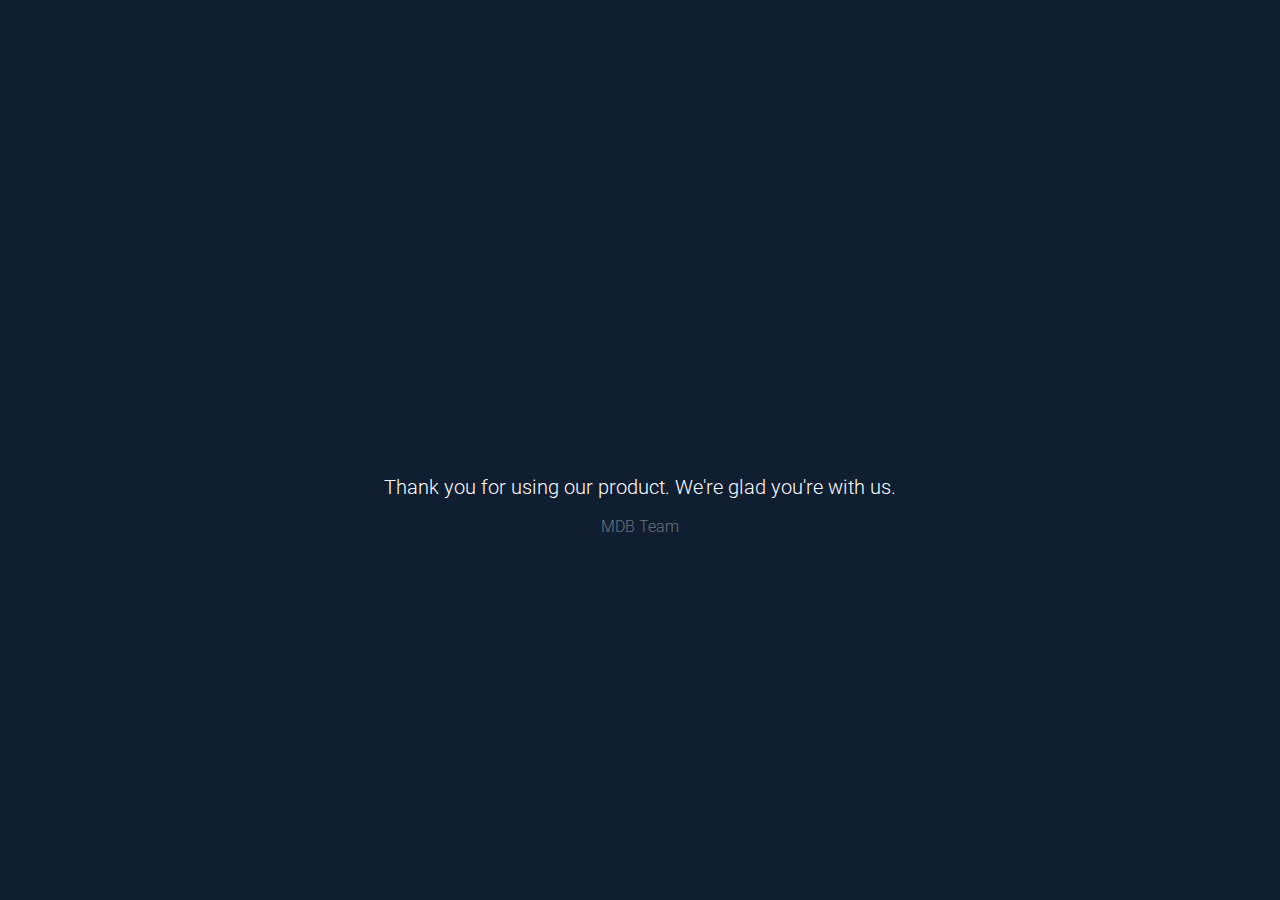
==== index.html @ f0849d31 "Portfolio" ====
<!DOCTYPE html>
<html lang="en">
<head>
  <meta charset="UTF-8">
  <meta name="viewport" content="width=device-width, initial-scale=1, shrink-to-fit=no">
  <meta http-equiv="x-ua-compatible" content="ie=edge">
  <title>Material Design for Bootstrap</title>
  <!-- MDB icon -->
  <link rel="icon" href="img/mdb-favicon.ico" type="image/x-icon">
  <!-- Font Awesome -->
  <link rel="stylesheet" href="https://use.fontawesome.com/releases/v5.11.2/css/all.css">
  <!-- Google Fonts Roboto -->
  <link rel="stylesheet" href="https://fonts.googleapis.com/css?family=Roboto:300,400,500,700&display=swap">
  <!-- Bootstrap core CSS -->
  <link rel="stylesheet" href="css/bootstrap.min.css">
  <!-- Material Design Bootstrap -->
  <link rel="stylesheet" href="css/mdb.min.css">
  <!-- Your custom styles (optional) -->
  <link rel="stylesheet" href="css/style.css">
</head>
<body>

  <!-- Start your project here-->  
  <div style="height: 100vh">
    <div class="flex-center flex-column">
      <h1 class="text-hide animated fadeIn mb-4" style="background-image: url('https://mdbootstrap.com/img/logo/mdb-transparent-250px.png'); width: 250px; height: 90px;">MDBootstrap</h1>
      <h5 class="animated fadeIn mb-3">Thank you for using our product. We're glad you're with us.</h5>
      <p class="animated fadeIn text-muted">MDB Team</p>
    </div>
  </div>
  <!-- End your project here-->

  <!-- jQuery -->
  <script type="text/javascript" src="js/jquery.min.js"></script>
  <!-- Bootstrap tooltips -->
  <script type="text/javascript" src="js/popper.min.js"></script>
  <!-- Bootstrap core JavaScript -->
  <script type="text/javascript" src="js/bootstrap.min.js"></script>
  <!-- MDB core JavaScript -->
  <script type="text/javascript" src="js/mdb.min.js"></script>
  <!-- Your custom scripts (optional) -->
  <script type="text/javascript"></script>

</body>
</html>
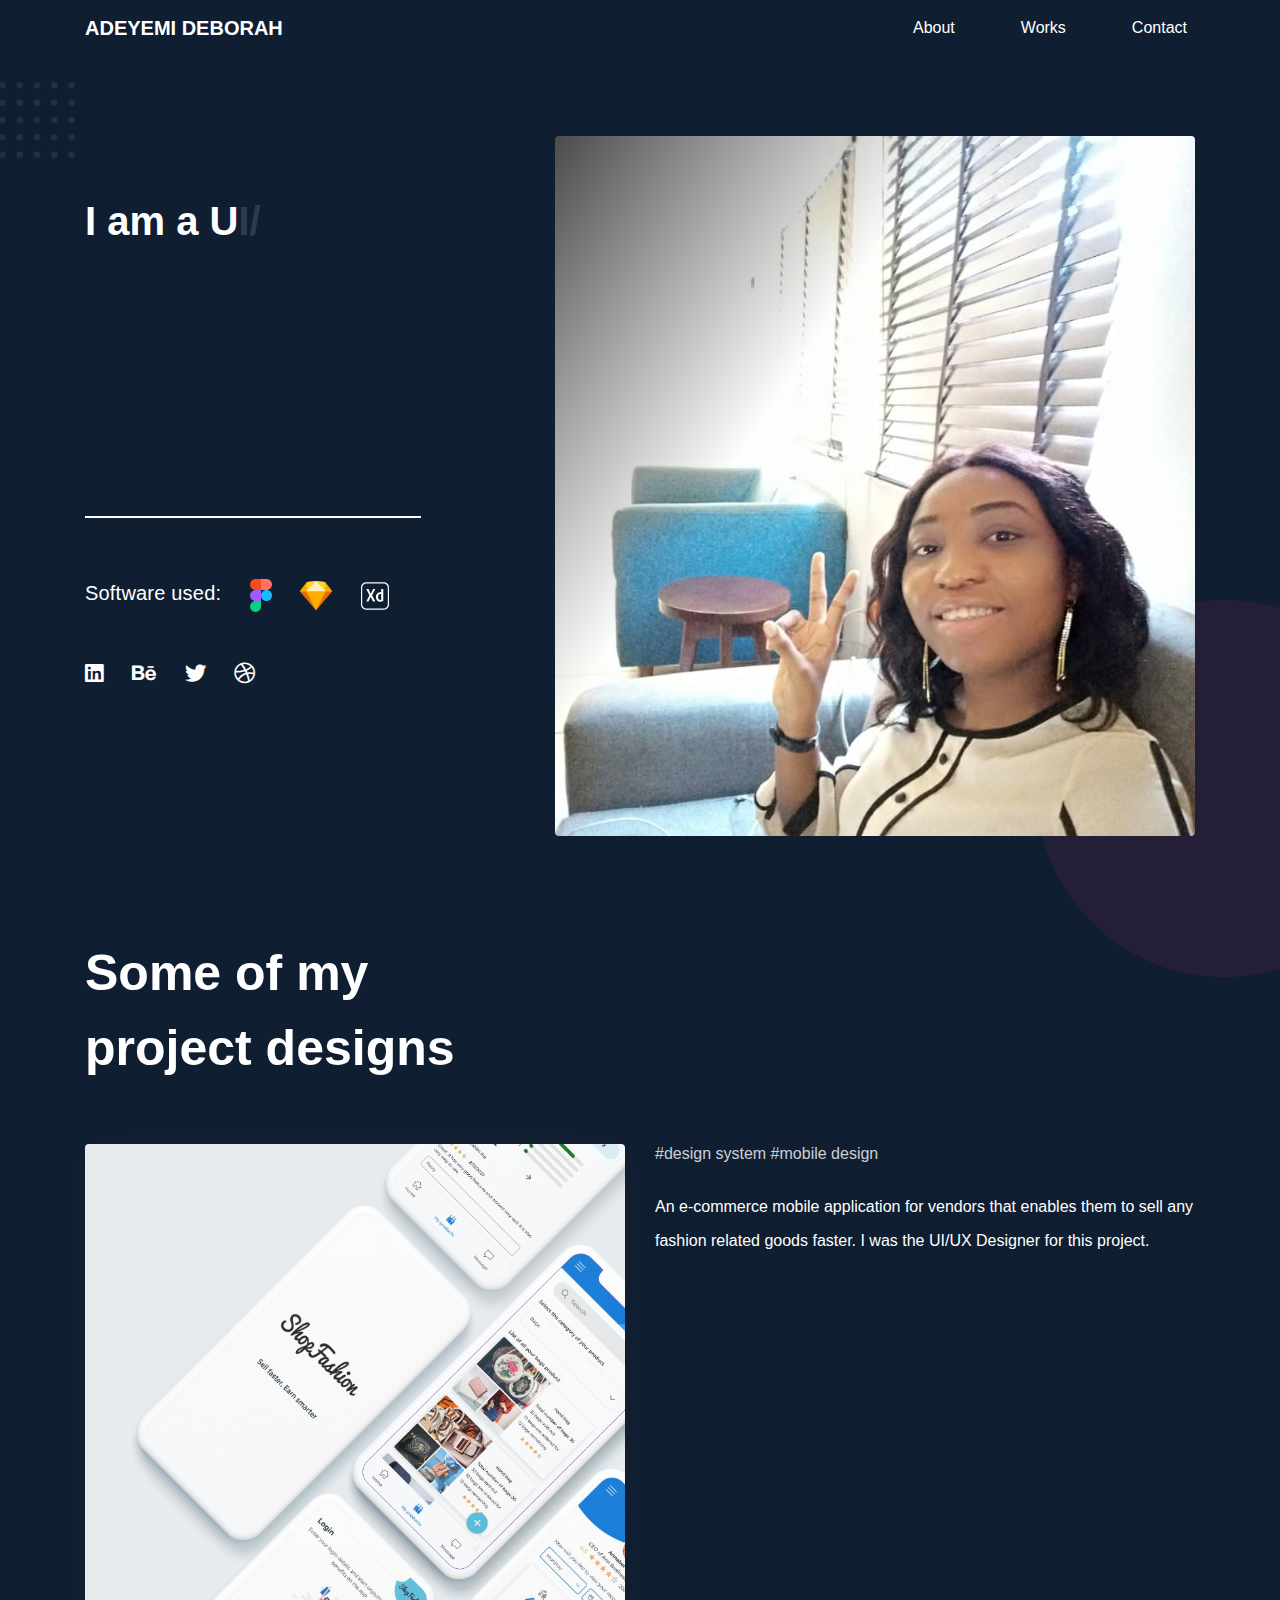
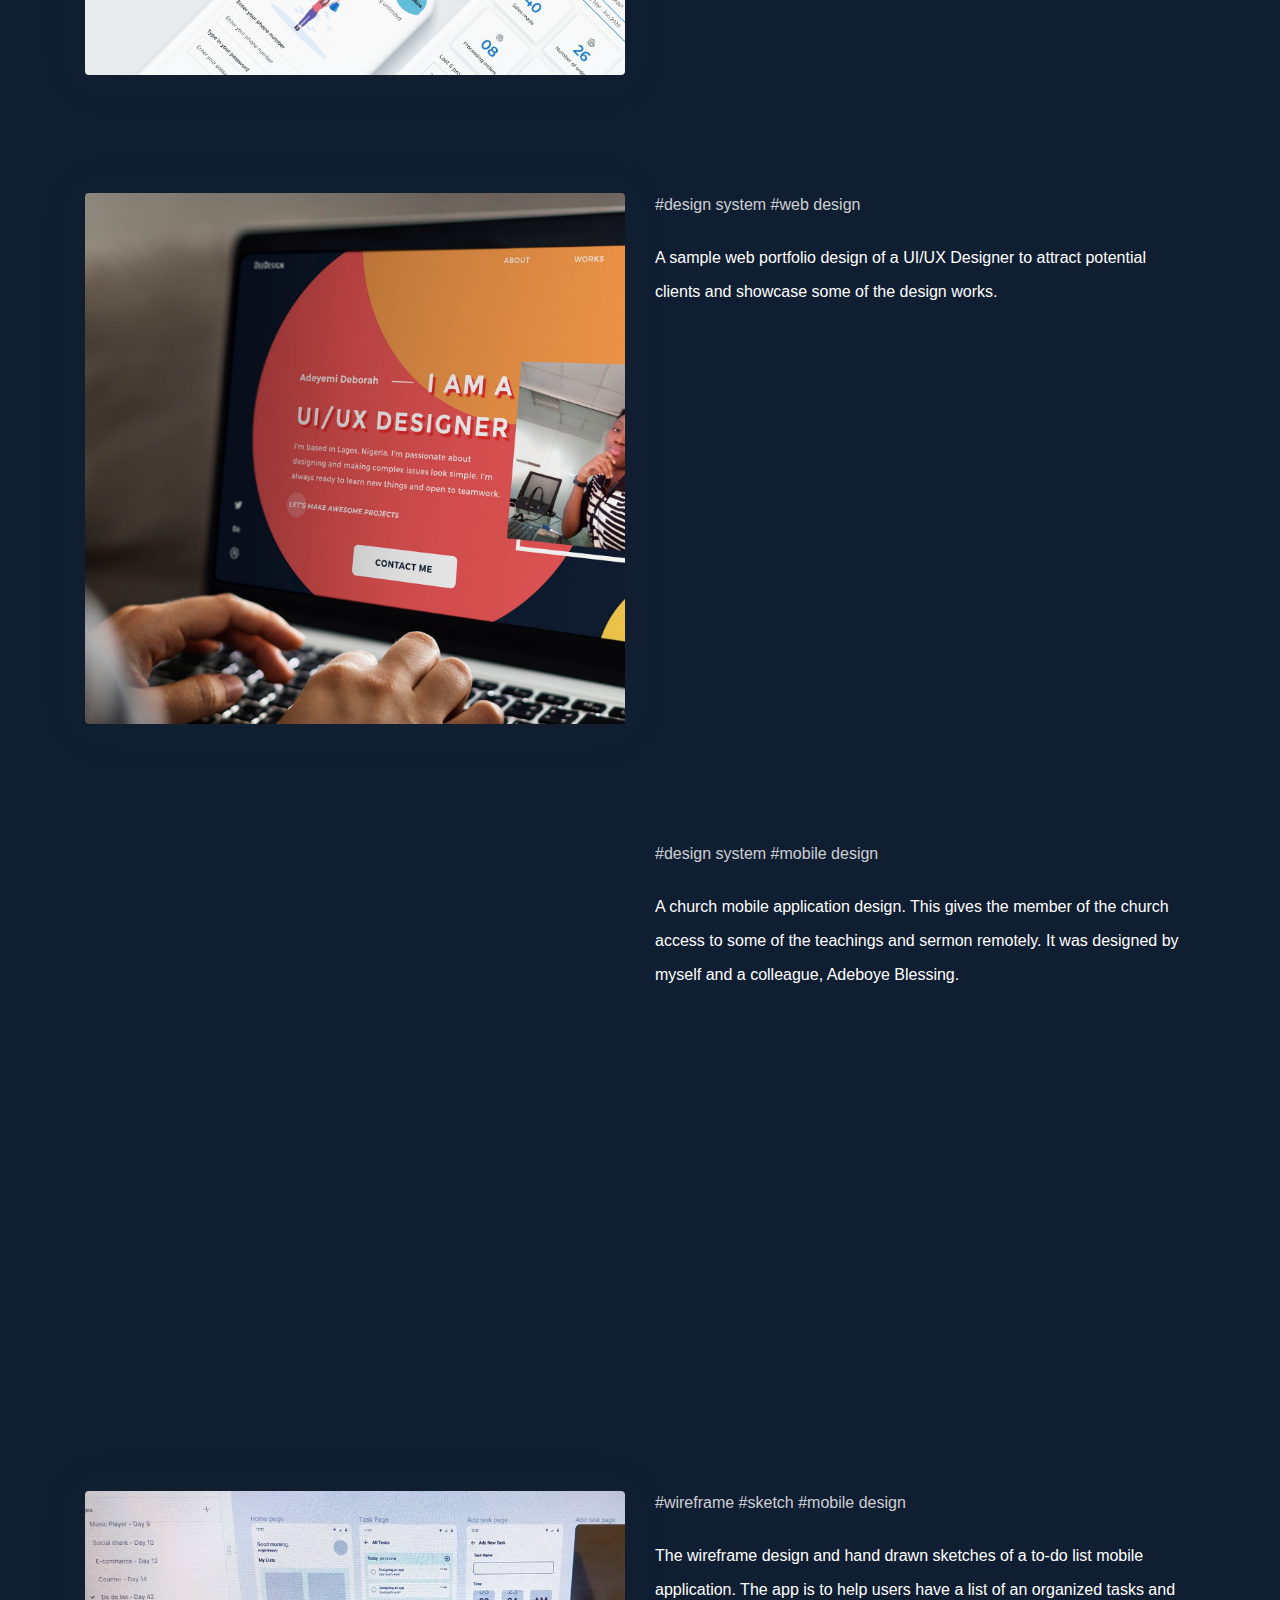
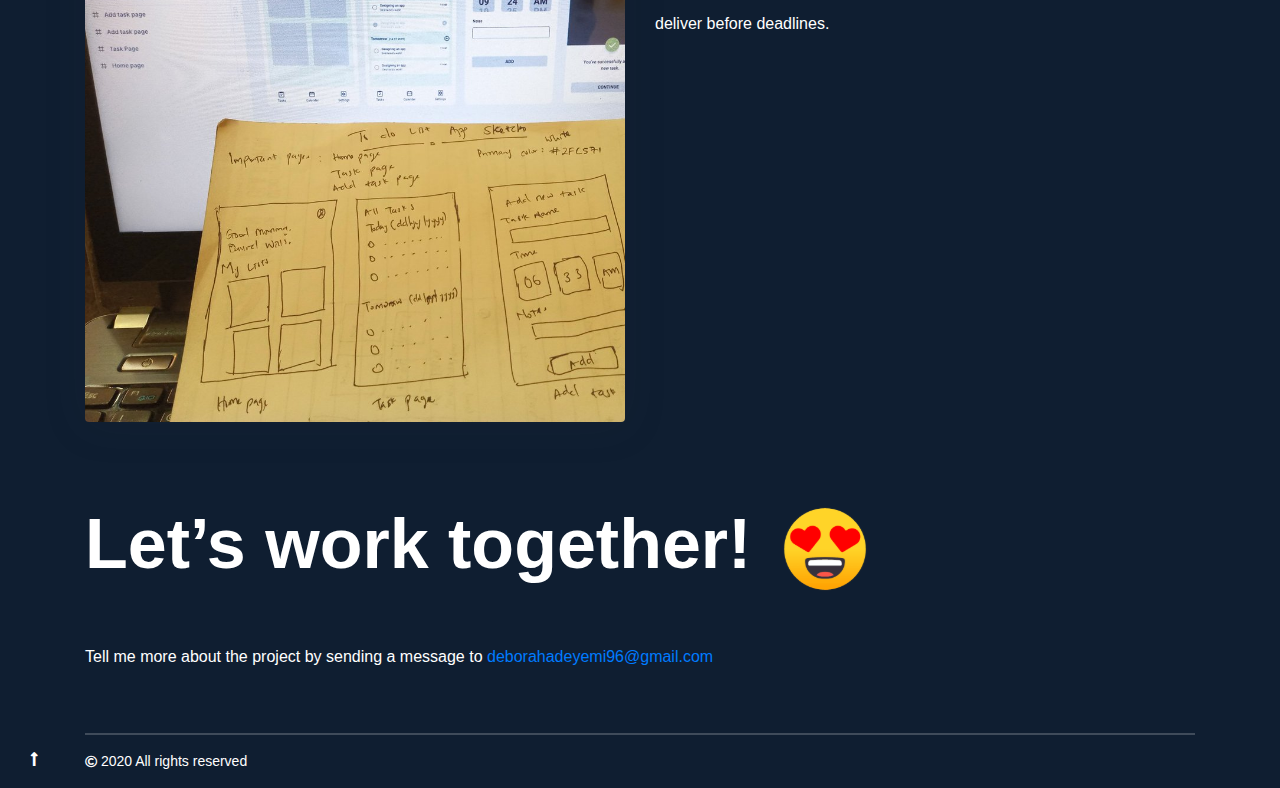
==== commit 6abafac8: "Change ext file ".php"" to html" ====
--- a/index.html
+++ b/index.html
@@ -1,45 +1,220 @@
 <!DOCTYPE html>
 <html lang="en">
 <head>
-  <meta charset="UTF-8">
-  <meta name="viewport" content="width=device-width, initial-scale=1, shrink-to-fit=no">
-  <meta http-equiv="x-ua-compatible" content="ie=edge">
-  <title>Material Design for Bootstrap</title>
-  <!-- MDB icon -->
-  <link rel="icon" href="img/mdb-favicon.ico" type="image/x-icon">
-  <!-- Font Awesome -->
-  <link rel="stylesheet" href="https://use.fontawesome.com/releases/v5.11.2/css/all.css">
-  <!-- Google Fonts Roboto -->
-  <link rel="stylesheet" href="https://fonts.googleapis.com/css?family=Roboto:300,400,500,700&display=swap">
-  <!-- Bootstrap core CSS -->
-  <link rel="stylesheet" href="css/bootstrap.min.css">
-  <!-- Material Design Bootstrap -->
-  <link rel="stylesheet" href="css/mdb.min.css">
-  <!-- Your custom styles (optional) -->
-  <link rel="stylesheet" href="css/style.css">
+	<meta charset="UTF-8">
+	<meta name="viewport" content="width=device-width, initial-scale=1, shrink-to-fit=no">
+	<meta http-equiv="x-ua-compatible" content="ie=edge">
+	<title>Home</title>
+	<!-- MDB icon -->
+	<link rel="icon" href="img/mdb-favicon.ico" type="image/x-icon">
+	<!-- Font Awesome -->
+	<link rel="stylesheet" href="https://use.fontawesome.com/releases/v5.11.2/css/all.css">
+	<!-- Google Fonts Roboto -->
+	<link rel="stylesheet" href="https://fonts.googleapis.com/css?family=Poppins:300,400,500,700&display=swap">
+	<!-- Bootstrap core CSS -->
+	<link rel="stylesheet" href="css/bootstrap.min.css">
+	<!-- Material Design Bootstrap -->
+	<link rel="stylesheet" href="css/mdb.min.css">
+	<!-- Your custom styles (optional) -->
+	<link rel="stylesheet" href="css/style.css">
+
 </head>
 <body>
 
-  <!-- Start your project here-->  
-  <div style="height: 100vh">
-    <div class="flex-center flex-column">
-      <h1 class="text-hide animated fadeIn mb-4" style="background-image: url('https://mdbootstrap.com/img/logo/mdb-transparent-250px.png'); width: 250px; height: 90px;">MDBootstrap</h1>
-      <h5 class="animated fadeIn mb-3">Thank you for using our product. We're glad you're with us.</h5>
-      <p class="animated fadeIn text-muted">MDB Team</p>
-    </div>
-  </div>
-  <!-- End your project here-->
-
-  <!-- jQuery -->
-  <script type="text/javascript" src="js/jquery.min.js"></script>
-  <!-- Bootstrap tooltips -->
-  <script type="text/javascript" src="js/popper.min.js"></script>
-  <!-- Bootstrap core JavaScript -->
-  <script type="text/javascript" src="js/bootstrap.min.js"></script>
-  <!-- MDB core JavaScript -->
-  <script type="text/javascript" src="js/mdb.min.js"></script>
-  <!-- Your custom scripts (optional) -->
-  <script type="text/javascript"></script>
+	<nav class="navbar navbar-expand-lg navbar-dark">
+		<div class="container">
+			<a class="navbar-brand text-capitalize font-weight-bold" href="#">ADEYEMI DEBORAH</a>
+			<button class="navbar-toggler" type="button" data-toggle="collapse" data-target="#navbarNav"
+			aria-controls="navbarNav" aria-expanded="false" aria-label="Toggle navigation">
+				<span class="navbar-toggler-icon"></span>
+			</button>
+			
+			<div class="collapse navbar-collapse" id="navbarNav">
+				<ul class="navbar-nav ml-auto">
+					<li class="nav-item">
+						<a class="nav-link" href="#about">About</a>
+					</li>
+					
+					<li class="nav-item">
+						<a class="nav-link" href="#works">Works</a>
+					</li>
+					
+					<li class="nav-item">
+						<a class="nav-link" href="#contact">Contact</a>
+					</li>
+				</ul>
+			</div>
+		</div>
+	</nav>
+
+	
+	<main>
+		<div class="container">
+
+			<div>
+				<img class="image" src="images/image.svg">
+			</div>
+			
+
+			<section class="about" id="about">
+				<div style="float: left;">
+					<h6></h6>
+
+					<hr class="divider text-left">
+
+					<span>
+						<span class="software" style="">Software used:</span>
+						<img src="images/logos_figma.svg" class="figma ml-4">
+						<img src="images/logos_sketch.svg" class="sketch ml-4">
+						<img src="images/cib_adobe-xd.svg" class="abode-xd ml-4">
+					</span>
+
+					<p class="socials">
+						<i class="fab fa-linkedin fa-lg"></i>
+						<i class="fab fa-behance fa-lg ml-4"></i>
+						<i class="fab fa-twitter fa-lg ml-4"></i>
+						<i class="fab fa-dribbble fa-lg ml-4"></i>
+					</p>
+					
+				</div>
+				
+
+				<div class="d-none d-md-block ml-auto" style="background: linear-gradient(123.85deg, #333333 -4.84%, rgba(51, 51, 51, 0) 35.95%), url('images/profile.jpeg'); background-size: cover; background-repeat: no-repeat; min-height: 700px; width: 640px; border-radius: 4px;"></div>
+
+				<div class="ellipse">
+					<img src="images/ellipse.svg" class="ellipse-img">
+				</div>
+
+				<img class="d-block d-lg-none" src="images/profile.jpeg" style="width: 100%; height: 247px; object-fit: cover; object-position: 50% 70%;">
+	
+			</section>
+			
+
+			<section class="projects" id="works">
+
+				<div class="row">
+					<div class="col-md-5">
+						<h1 class="font-weight-bold project-title">Some of my project designs</h1>
+					</div>
+				</div>
+				
+
+				<div class="row work-div">
+					<div class="col-md-6 work-img">
+						<div class="w1"></div>
+					</div>
+
+					<div class="col-md-6 mt-5">
+						<span class="work-header">#design system #mobile design</span>
+						<p class="work-text pt-4">An e-commerce mobile application for vendors that enables them to sell any fashion related goods faster. I was the UI/UX Designer for this project.</p>
+					</div>
+				</div>
+
+				<div class="row work-div">
+					<div class="col-md-6 mt-5">
+						<div class="w2"></div>
+					</div>
+
+					<div class="col-md-6 mt-5">
+						<span class="work-header">#design system #web design</span>
+						<p class="work-text pt-4">A sample web portfolio design of a UI/UX Designer to attract potential clients and showcase some of the design works.</p>
+					</div>
+				</div>
+
+				<div class="row work-div">
+					<div class="col-md-6 mt-5">
+						<div class="w3"></div>
+					</div>
+
+					<div class="col-md-6 mt-5">
+						<span class="work-header">#design system #mobile design</span>
+						<p class="work-text pt-4">A church mobile application design. This gives the member of the church access to some of the teachings and sermon remotely. It was designed by myself and a colleague, Adeboye Blessing.</p>
+					</div>
+				</div>
+
+				<div class="row work-div">
+					<div class="col-md-6 mt-5">
+						<div class="w4"></div>
+					</div>
+
+					<div class="col-md-6 mt-5">
+						<span class="work-header">#wireframe #sketch #mobile design</span>
+						<p class="work-text pt-4">The wireframe design and hand drawn sketches of a to-do list mobile application. The app is to help users have a list of an organized tasks and deliver before deadlines.</p>
+					</div>
+				</div>
+
+			</section>
+
+
+			<section class="contact mt-5" id="contact">
+				<span class="collab font-weight-bold">Let’s work together!</span>
+				<span class="ml-4"><img class="emoji" src="images/smiley.svg"></span>
+
+				<p class="py-5">Tell me more about the project by sending a message to <a href="mailto:deborahadeyemi96@gmail.com">deborahadeyemi96@gmail.com</a></p>
+			</section>
+
+			<div class="back-to-top">
+				<a onclick="topFunction()" id="myBtn" title="Go to top">
+					<i class="fas fa-long-arrow-alt-up"></i>
+				</a>
+			</div>
+
+			<footer>
+				<hr style="border: 1.6px solid rgba(255, 255, 255, 0.2);">
+				<p style="font-size: 14px;"><i class="far fa-copyright fa-sm"></i> 2020 All rights reserved</p>
+			</footer>
+
+
+		</div>
+
+	</main>
+
+
+	<!-- jQuery -->
+	<script type="text/javascript" src="js/jquery.min.js"></script>
+	<!-- Bootstrap tooltips -->
+	<script type="text/javascript" src="js/popper.min.js"></script>
+	<!-- Bootstrap core JavaScript -->
+	<script type="text/javascript" src="js/bootstrap.min.js"></script>
+	<!-- MDB core JavaScript -->
+	<script type="text/javascript" src="js/mdb.min.js"></script>
+	<!-- Your custom scripts (optional) -->
+	<script type="text/javascript">
+		var content = 'I am a UI/UX designer based in Lagos, Nigeria. I am passionate about designing and love making complex issues look simple.';
+
+		var ele = '<span>' + content.split('').join('</span><span>') + '</span>';
+
+
+		$(ele).hide().appendTo('h6').each(function (i) {
+		    $(this).delay(100 * i).css({
+		        display: 'inline',
+		        opacity: 0
+		    }).animate({
+		        opacity: 1
+		    }, 100);
+		});
+
+
+		//Get the button
+		var mybutton = document.getElementById("myBtn");
+
+		// When the user scrolls down 20px from the top of the document, show the button
+		window.onscroll = function() { scrollFunction() };
+
+		function scrollFunction() {
+		  	if (document.body.scrollTop > 200 || document.documentElement.scrollTop > 200) {
+		    	mybutton.style.display = "block";
+		  	} else {
+		    	mybutton.style.display = "none";
+		  	}
+		}
+
+		// When the user clicks on the button, scroll to the top of the document
+		function topFunction() {
+		  	document.body.scrollTop = 0;
+		  	document.documentElement.scrollTop = 0;
+		}
+	</script>
 
 </body>
-</html>
+</html>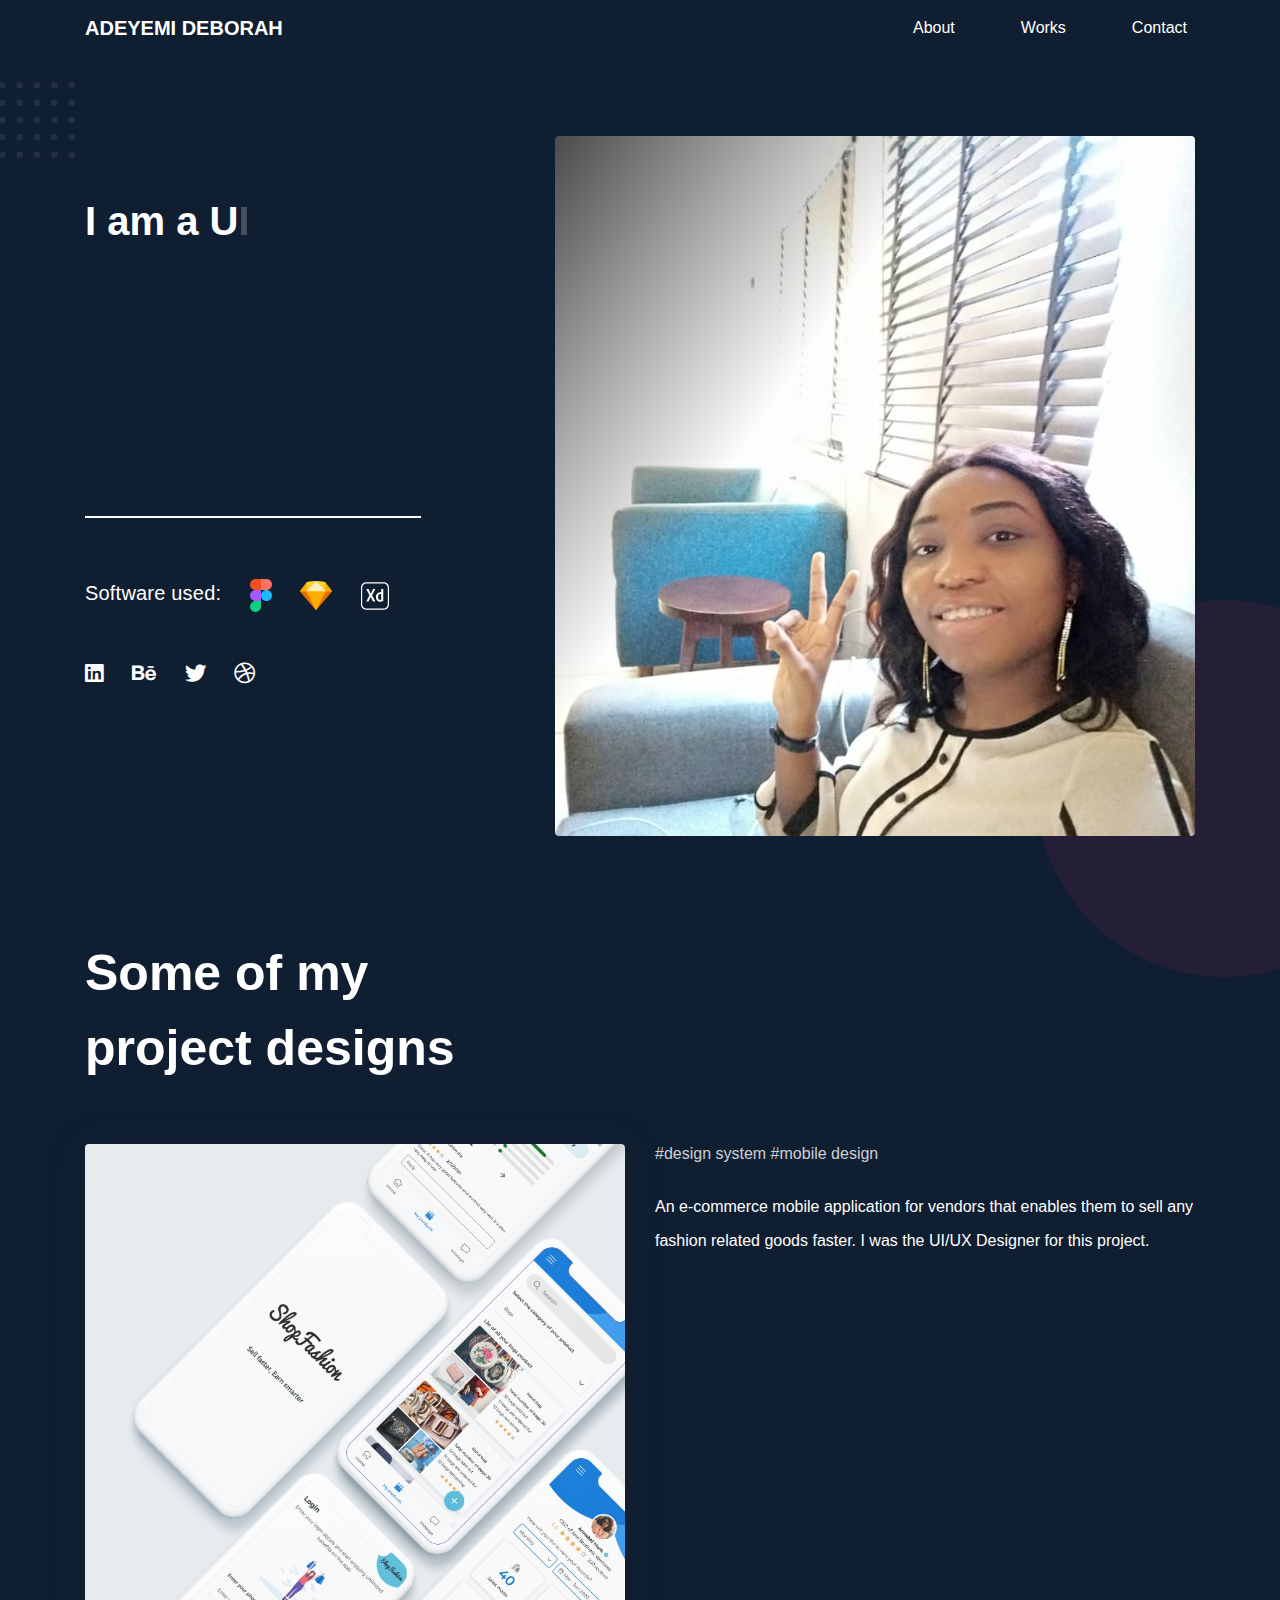
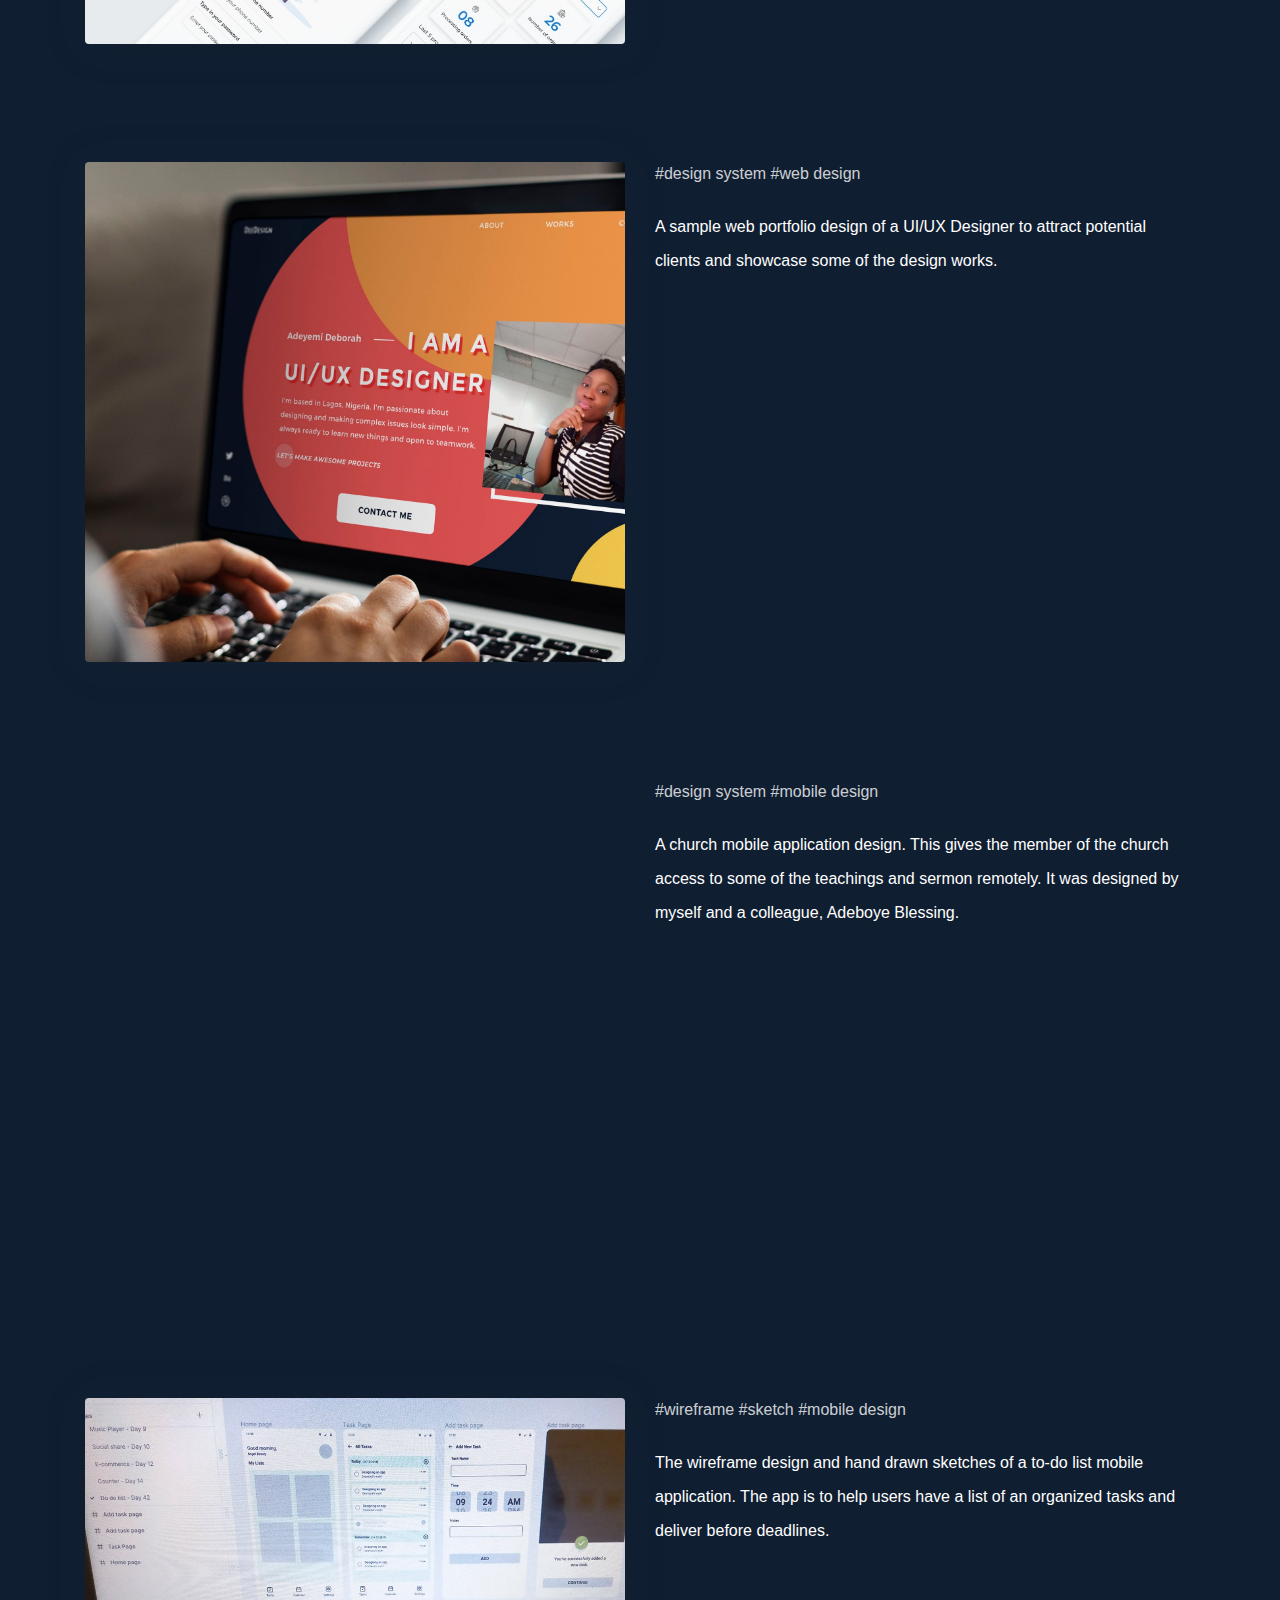
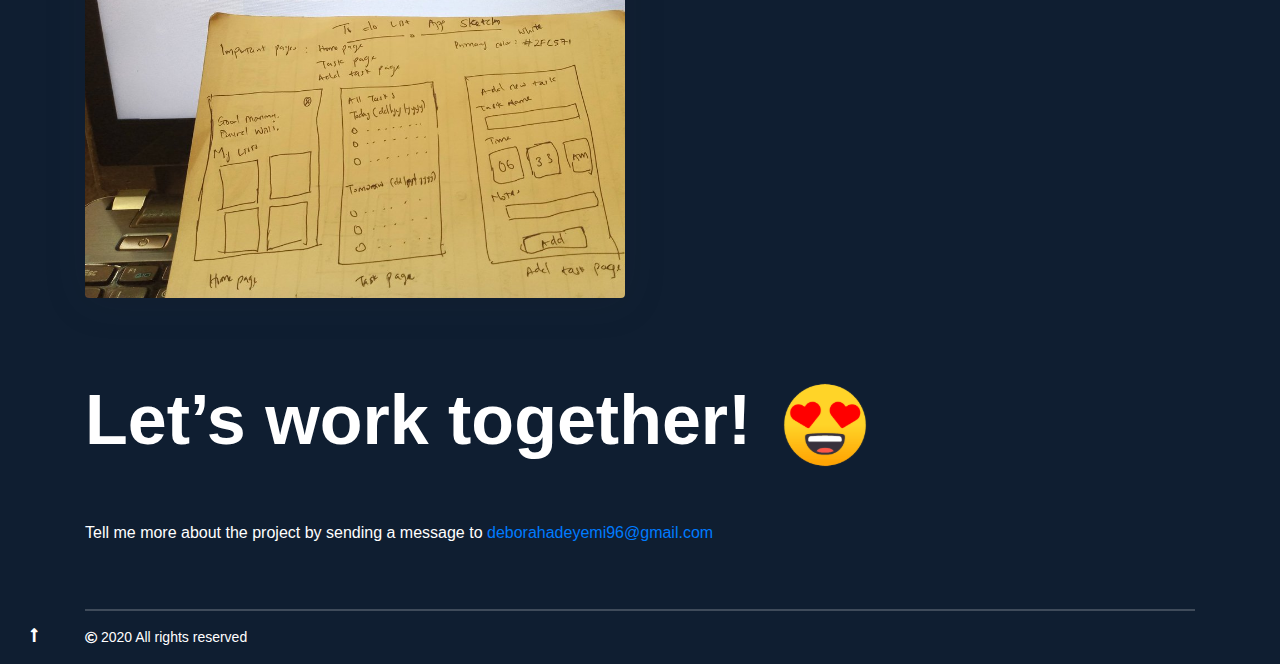
==== commit a2864539: "Image hover" ====
--- a/index.html
+++ b/index.html
@@ -70,10 +70,21 @@
 					</span>
 
 					<p class="socials">
-						<i class="fab fa-linkedin fa-lg"></i>
-						<i class="fab fa-behance fa-lg ml-4"></i>
-						<i class="fab fa-twitter fa-lg ml-4"></i>
-						<i class="fab fa-dribbble fa-lg ml-4"></i>
+						<a href="https://www.linkedin.com/in/deborah-adeyemi-9b8578172/" target="_blank" class="social-link-linkedin">
+							<i class="fab fa-linkedin fa-lg"></i>
+						</a>
+						
+						<a href="https://www.behance.net/adeyemideborah02" target="_blank" class="social-link-behance">
+							<i class="fab fa-behance fa-lg ml-4"></i>
+						</a>
+						
+						<a href="https://twitter.com/debbiesuco" target="_blank" class="social-link-twitter">
+							<i class="fab fa-twitter fa-lg ml-4"></i>
+						</a>
+						
+						<a href="https://dribbble.com/debbiesuco" target="_blank" class="social-link-dribbble">
+							<i class="fab fa-dribbble fa-lg ml-4"></i>
+						</a>
 					</p>
 					
 				</div>
--- a/css/style.css
+++ b/css/style.css
@@ -43,6 +43,26 @@
 	margin-top: 50px;
 }
 
+.social-link-linkedin, .social-link-behance, .social-link-twitter, .social-link-dribbble {
+	color: #FFFFFF;
+}
+
+.social-link-linkedin:hover {
+	color: #007bb5;
+}
+
+.social-link-behance:hover {
+	color: #053EFF;
+}
+
+.social-link-twitter:hover {
+	color: #55ACEE;
+}
+
+.social-link-dribbble:hover {
+	color: #ea4c89;
+}
+
 .projects {
 	margin-top: 100px;
 }
@@ -91,36 +111,46 @@
 	background-image: url('../images/Mockup.jpg');
 	background-size: cover;
 	background-repeat: no-repeat;
-	min-height: 531px;
 	border-radius: 4px;
 	filter: drop-shadow(0px 2px 20px rgba(51, 51, 51, 0.1));
+	transition: transform 1s;
+	min-height: 500px;
+}
+
+.w1:hover, .w2:hover, .w3:hover, .w4:hover {
+  	-ms-transform: scale(1.1); /* IE 9 */
+  	-webkit-transform: scale(1.1); /* Safari 3-8 */
+  	transform: scale(1.1);
 }
 
 .w2 {
 	background-image: url('../images/ELqAdAaWkAAqqlj.jpeg');
 	background-size: cover;
 	background-repeat: no-repeat;
-	min-height: 531px;
 	border-radius: 4px;
 	filter: drop-shadow(0px 2px 20px rgba(51, 51, 51, 0.1));
+	transition: transform 1s;
+	min-height: 500px;
 }
 
 .w3 {
 	background-image: url('../images/church.png');
 	background-size: cover;
 	background-repeat: no-repeat;
-	min-height: 531px;
 	border-radius: 4px;
 	filter: drop-shadow(0px 2px 20px rgba(51, 51, 51, 0.1));
+	transition: transform 1s;
+	min-height: 500px;
 }
 
 .w4 {
 	background-image: url('../images/EMDBL4tXYAA4PqY.jpeg');
 	background-size: cover;
 	background-repeat: no-repeat;
-	min-height: 531px;
 	border-radius: 4px;
 	filter: drop-shadow(0px 2px 20px rgba(51, 51, 51, 0.1));
+	transition: transform 1s;
+	min-height: 500px;
 }
 
 .collab {
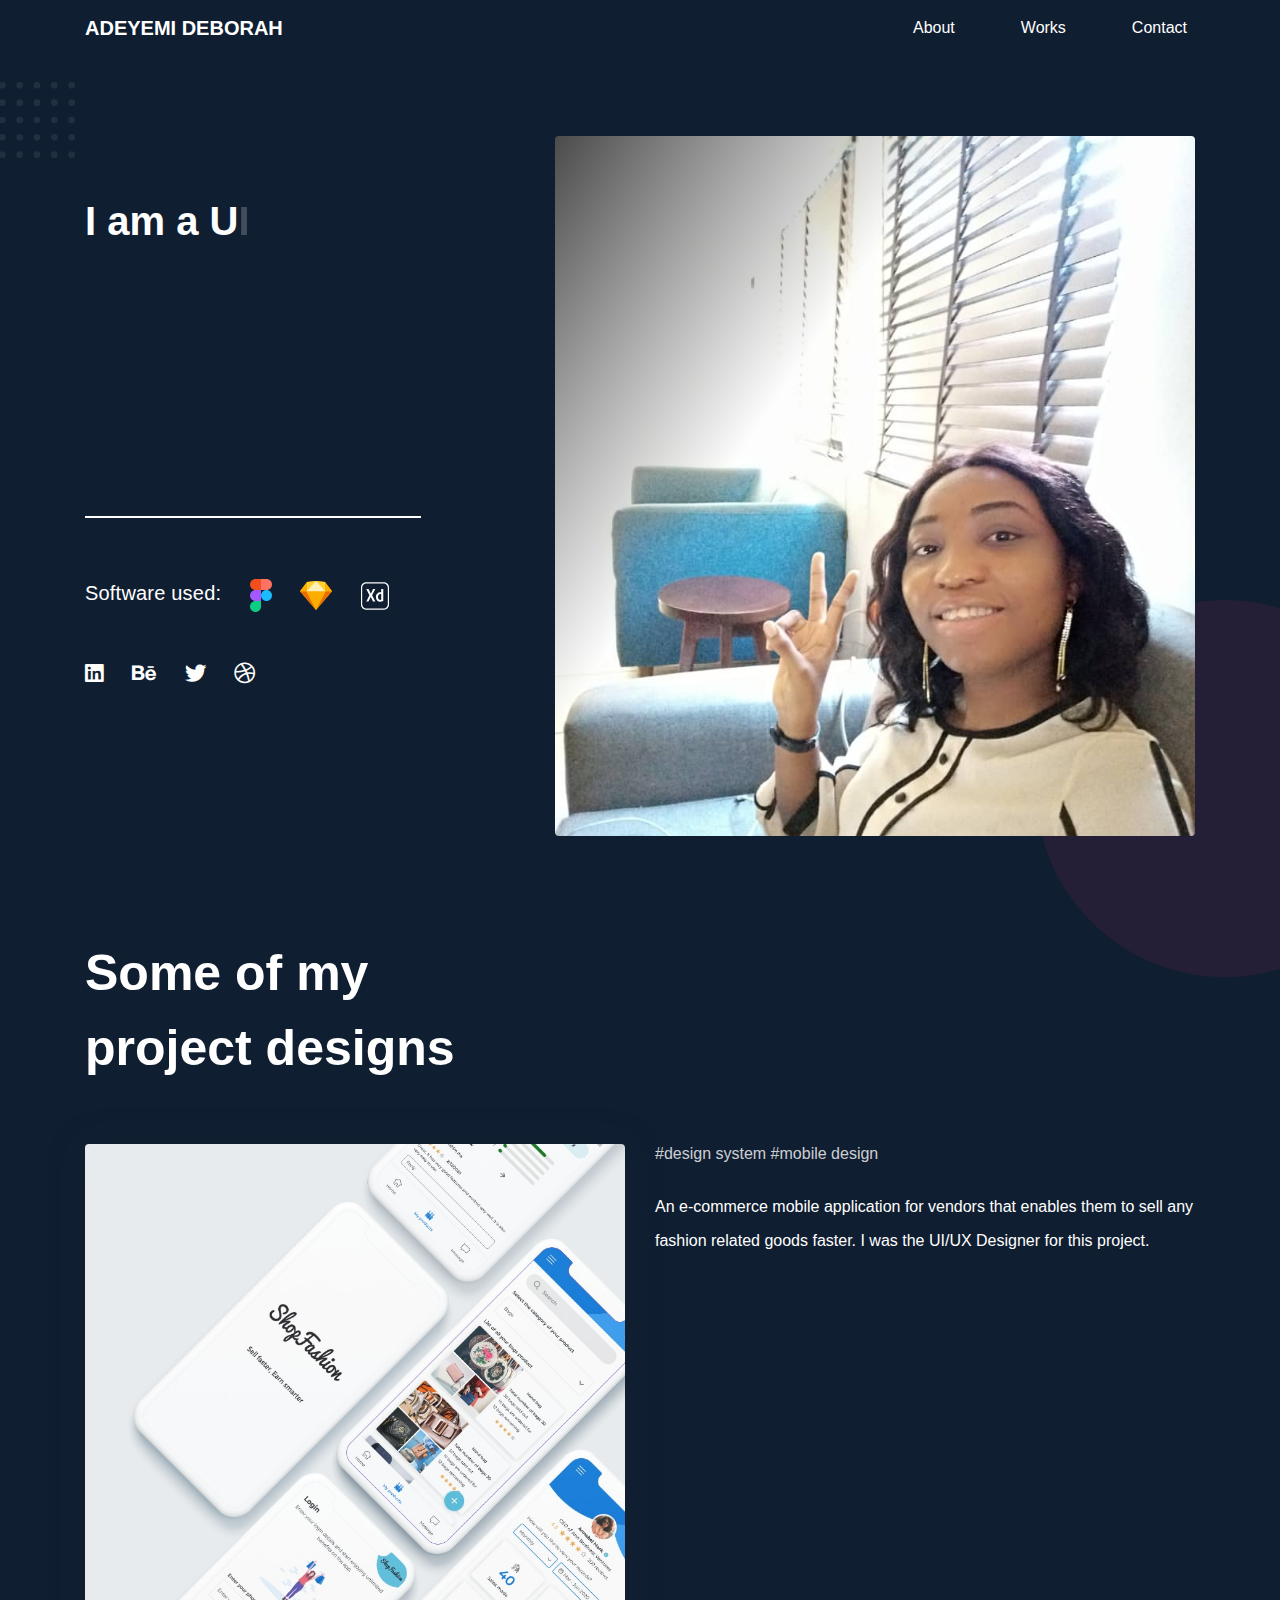
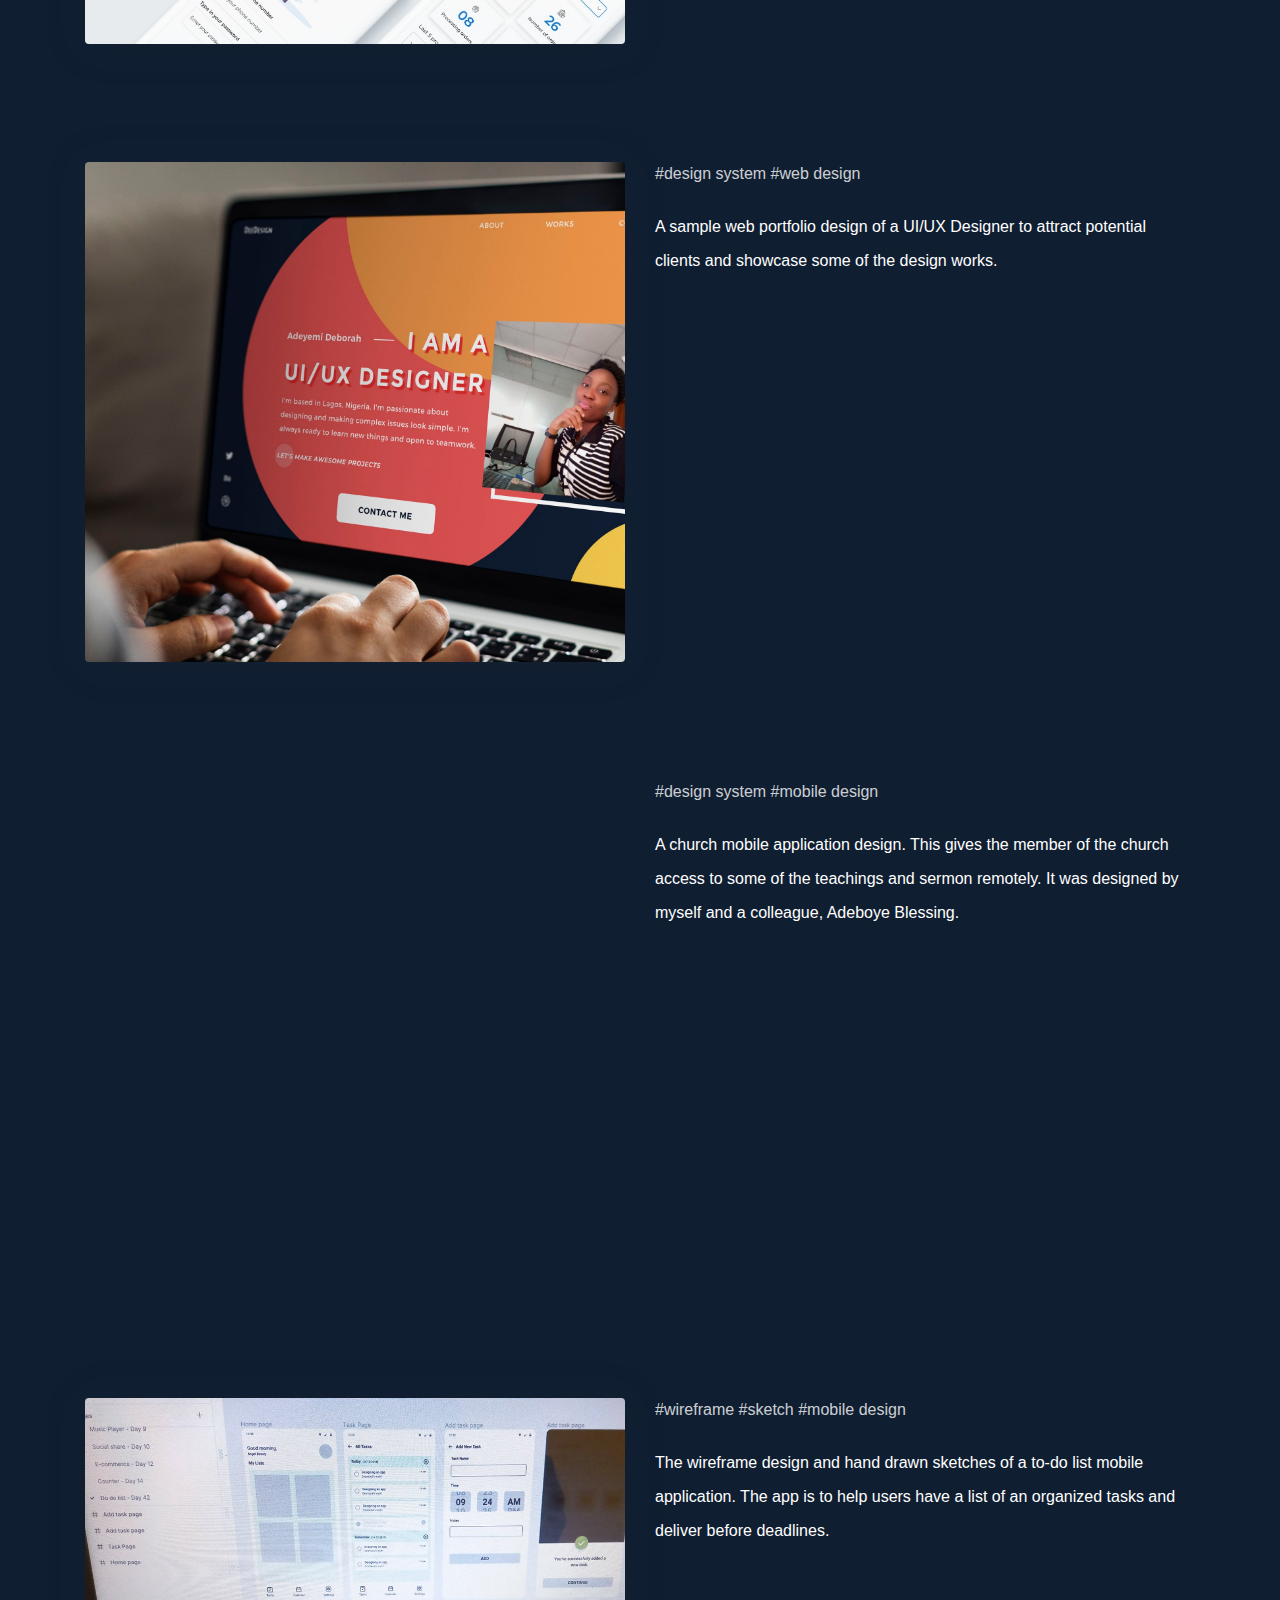
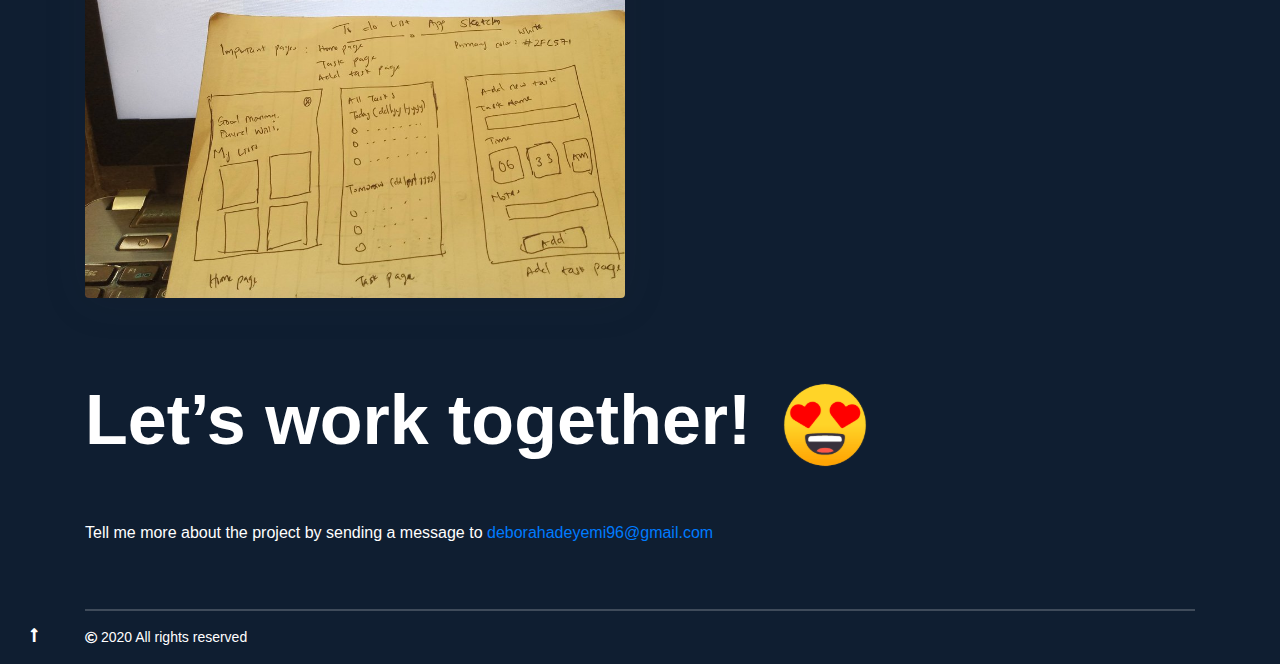
==== commit 80cf92e3: "Update index.html" ====
--- a/index.html
+++ b/index.html
@@ -4,7 +4,7 @@
 	<meta charset="UTF-8">
 	<meta name="viewport" content="width=device-width, initial-scale=1, shrink-to-fit=no">
 	<meta http-equiv="x-ua-compatible" content="ie=edge">
-	<title>Home</title>
+	<title>Adeyemi Deborah</title>
 	<!-- MDB icon -->
 	<link rel="icon" href="img/mdb-favicon.ico" type="image/x-icon">
 	<!-- Font Awesome -->
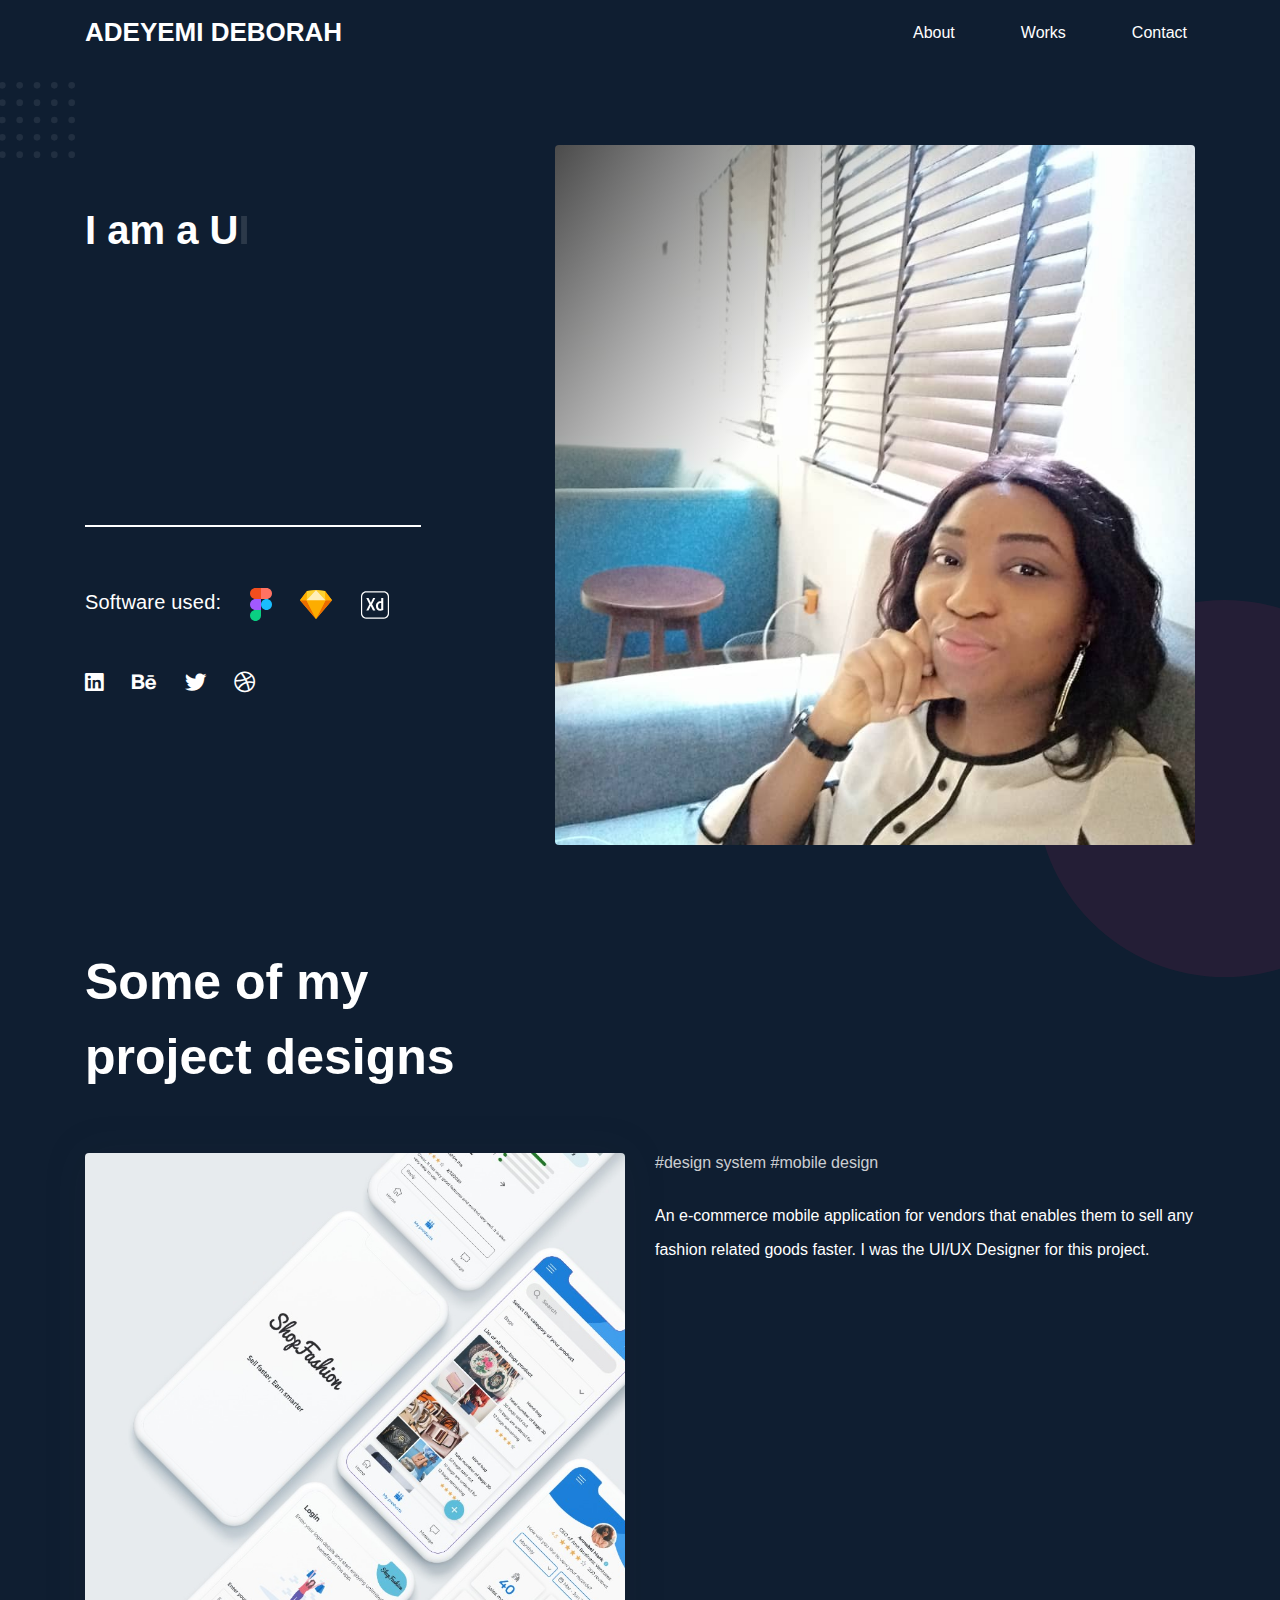
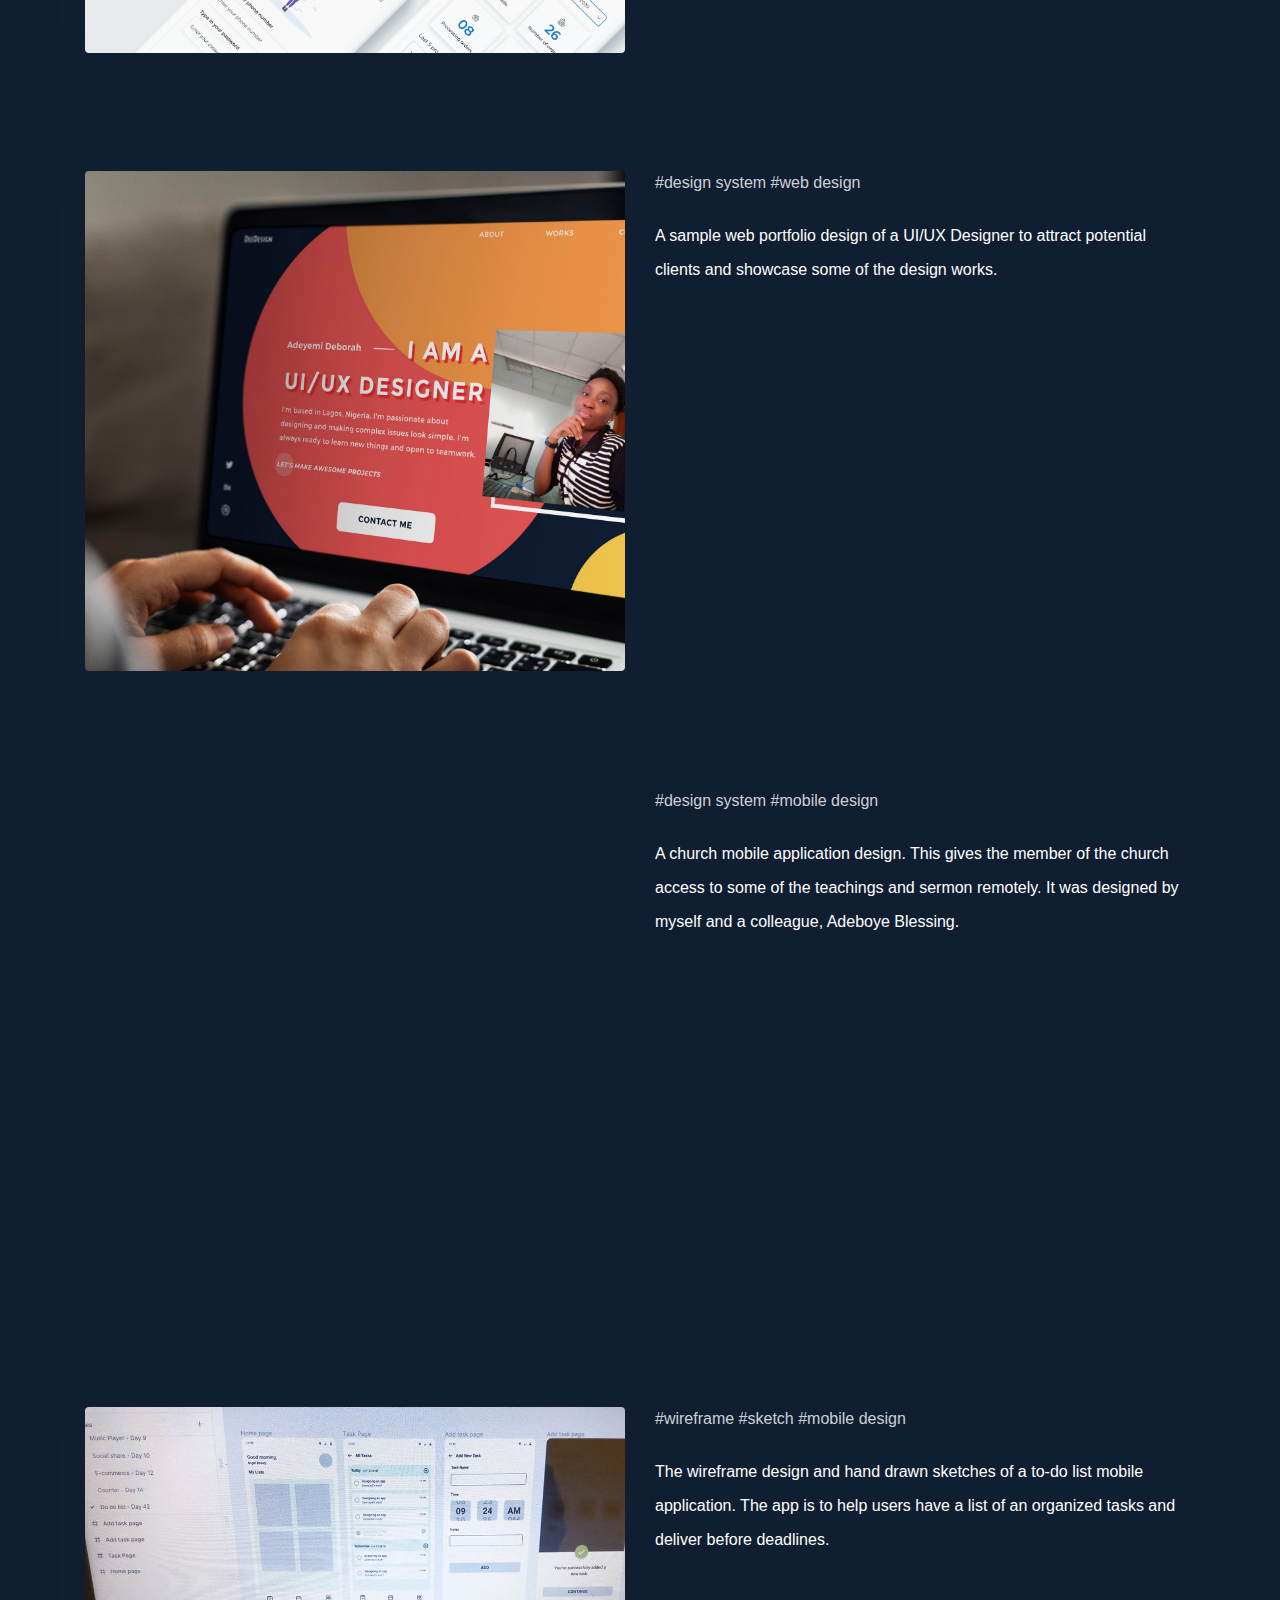
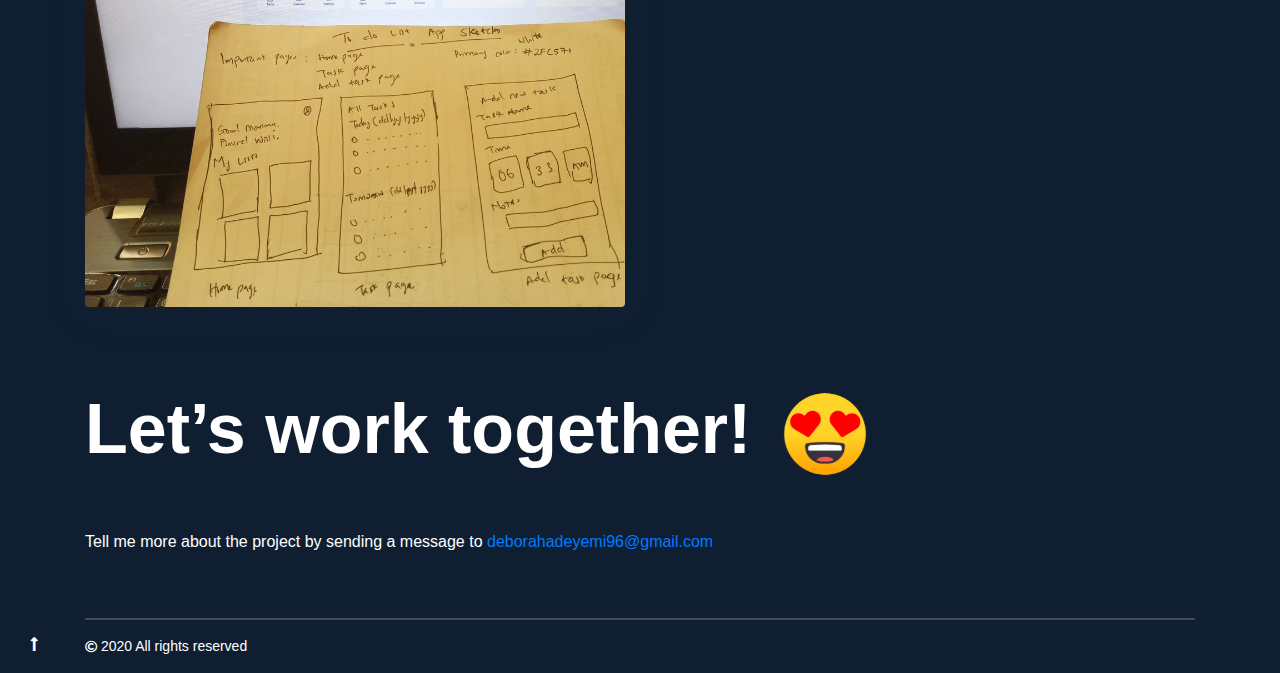
==== commit 2a84663a: "Increase font size" ====
--- a/index.html
+++ b/index.html
@@ -23,7 +23,7 @@
 
 	<nav class="navbar navbar-expand-lg navbar-dark">
 		<div class="container">
-			<a class="navbar-brand text-capitalize font-weight-bold" href="#">ADEYEMI DEBORAH</a>
+			<a class="navbar-brand text-capitalize font-weight-bold" style="font-size: 26px;">ADEYEMI DEBORAH</a>
 			<button class="navbar-toggler" type="button" data-toggle="collapse" data-target="#navbarNav"
 			aria-controls="navbarNav" aria-expanded="false" aria-label="Toggle navigation">
 				<span class="navbar-toggler-icon"></span>
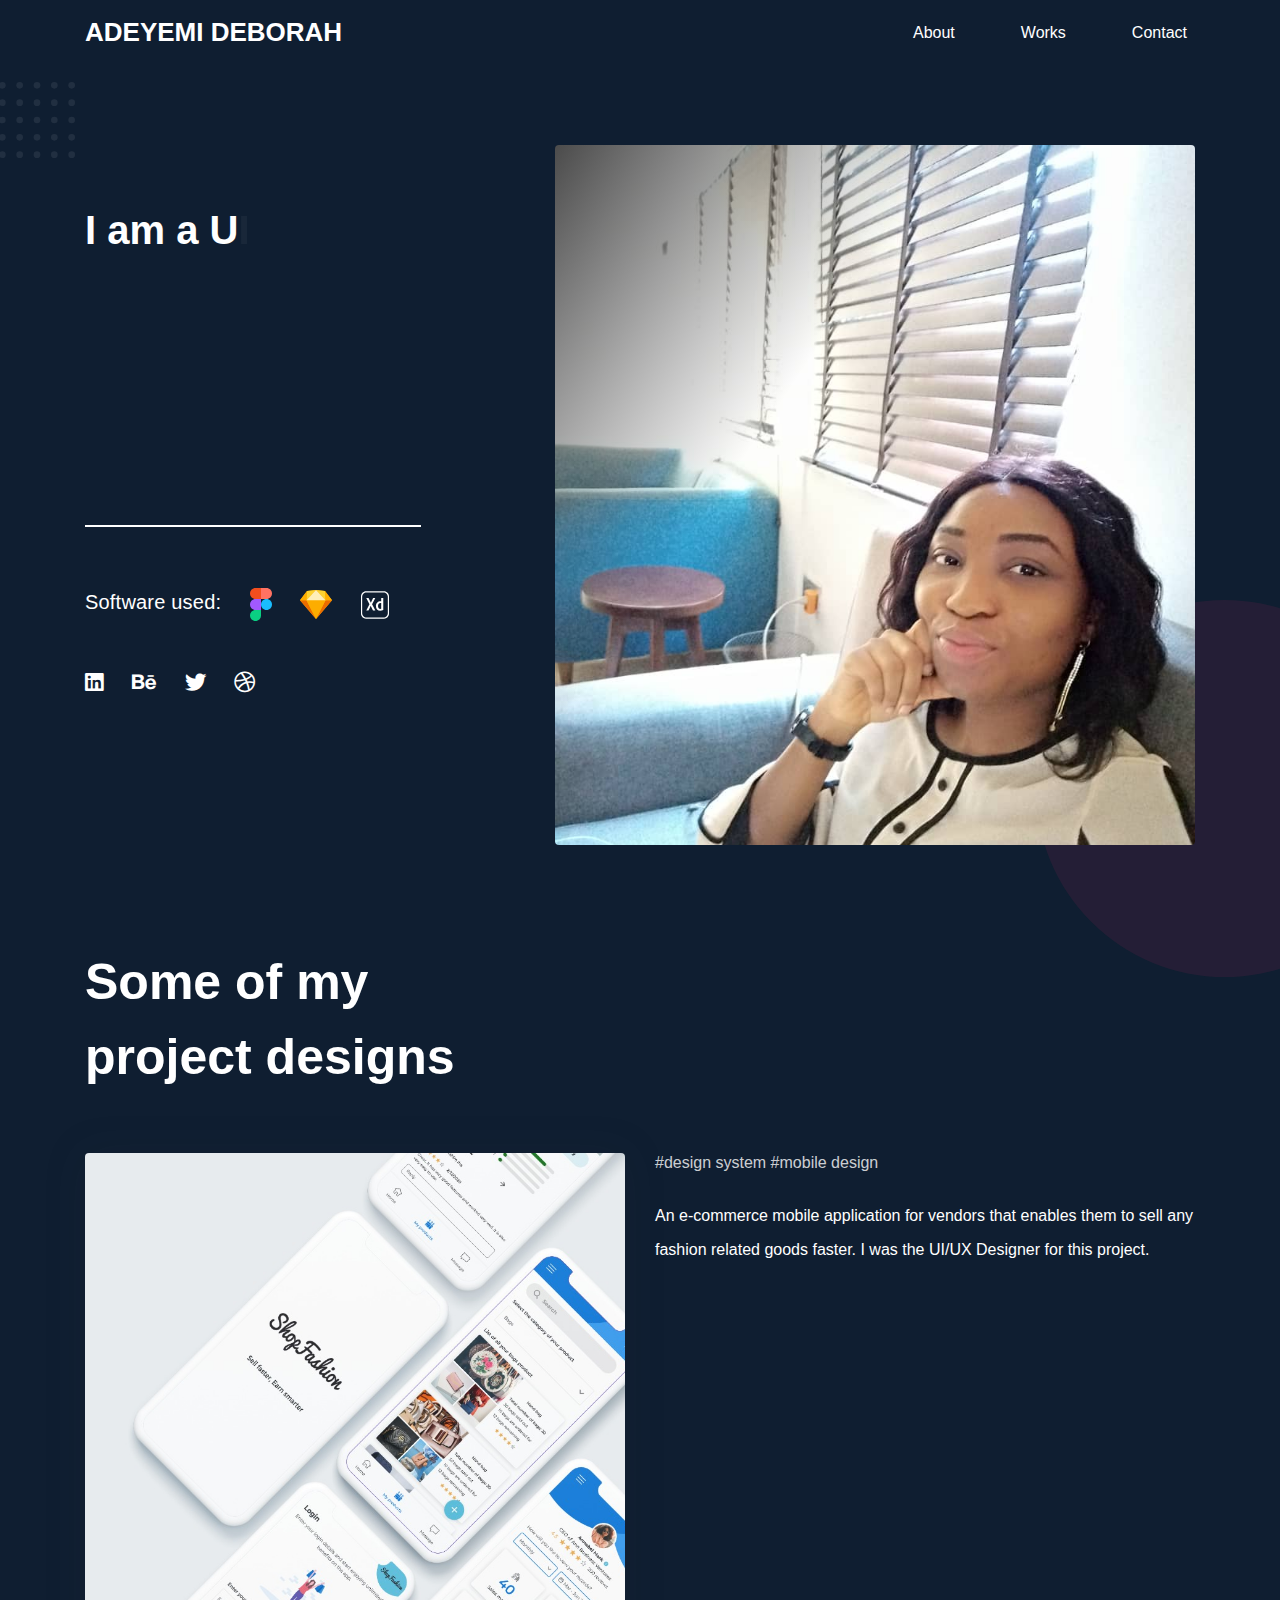
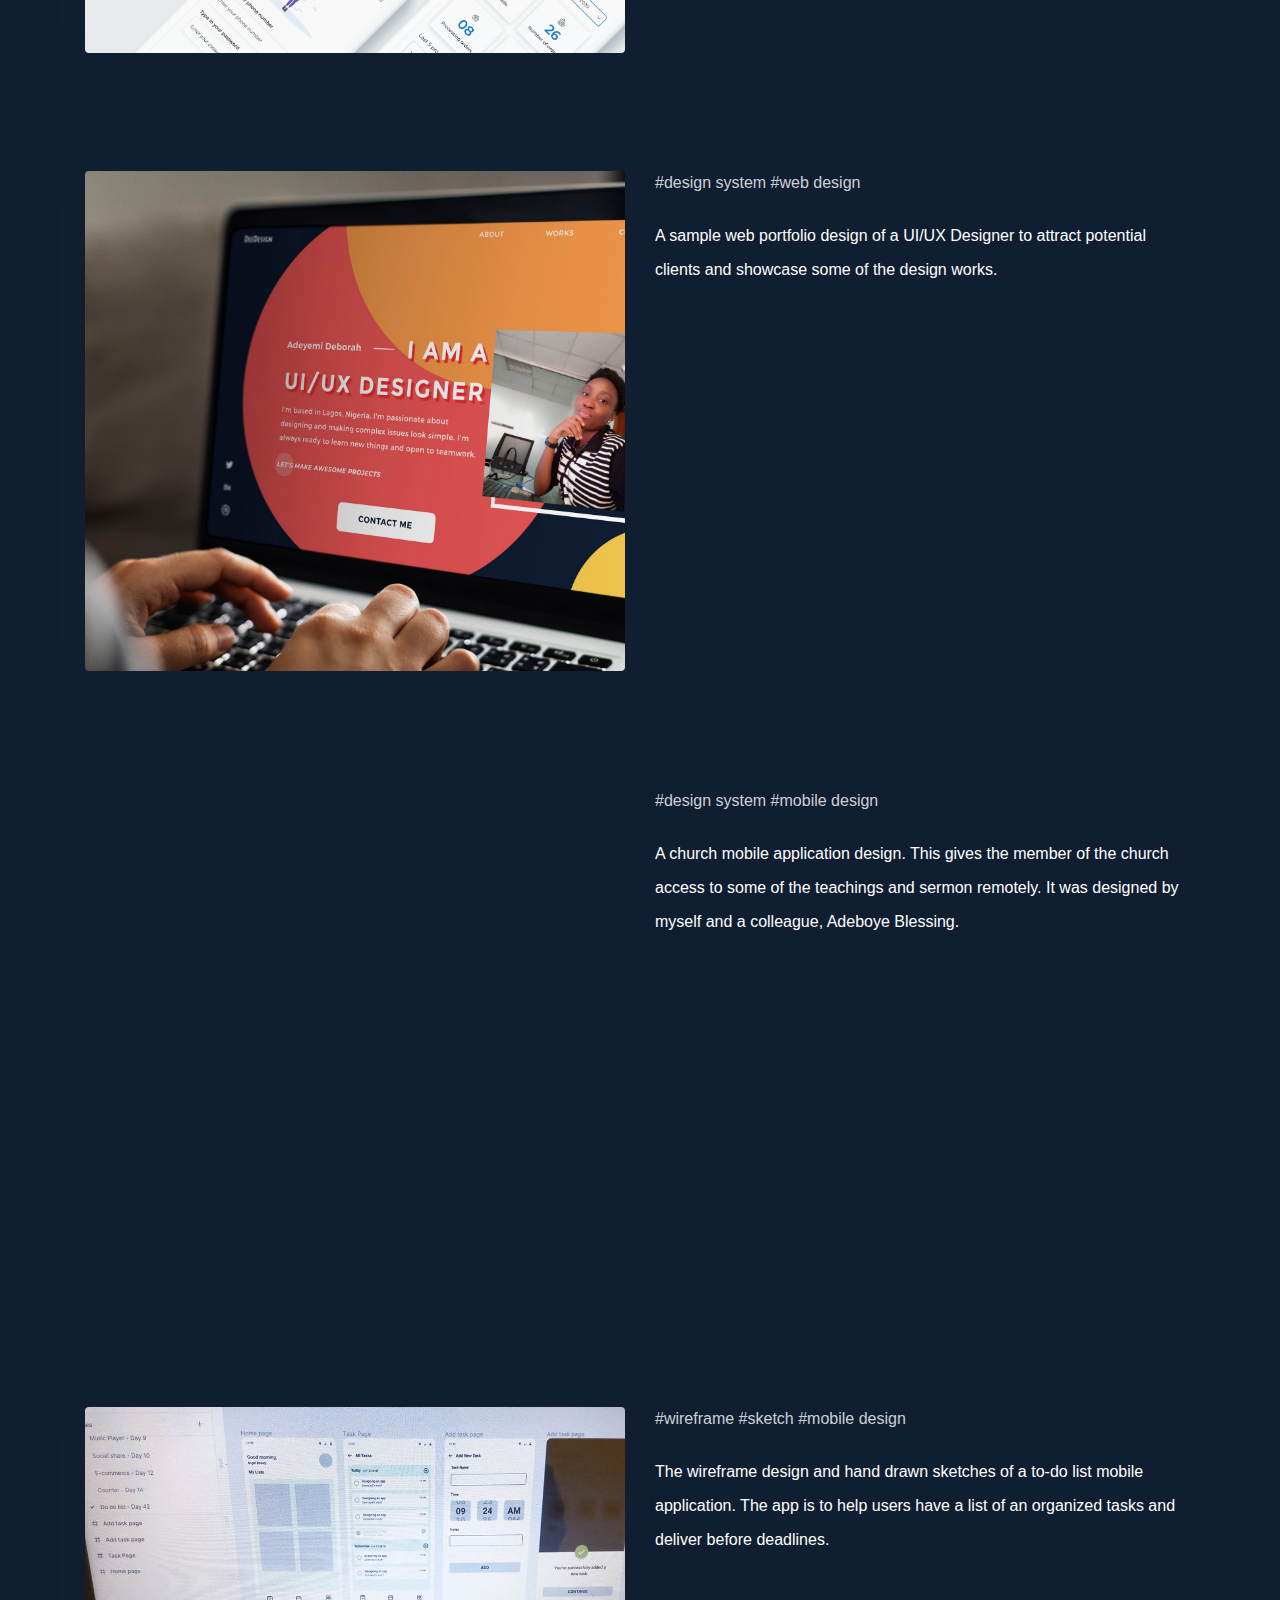
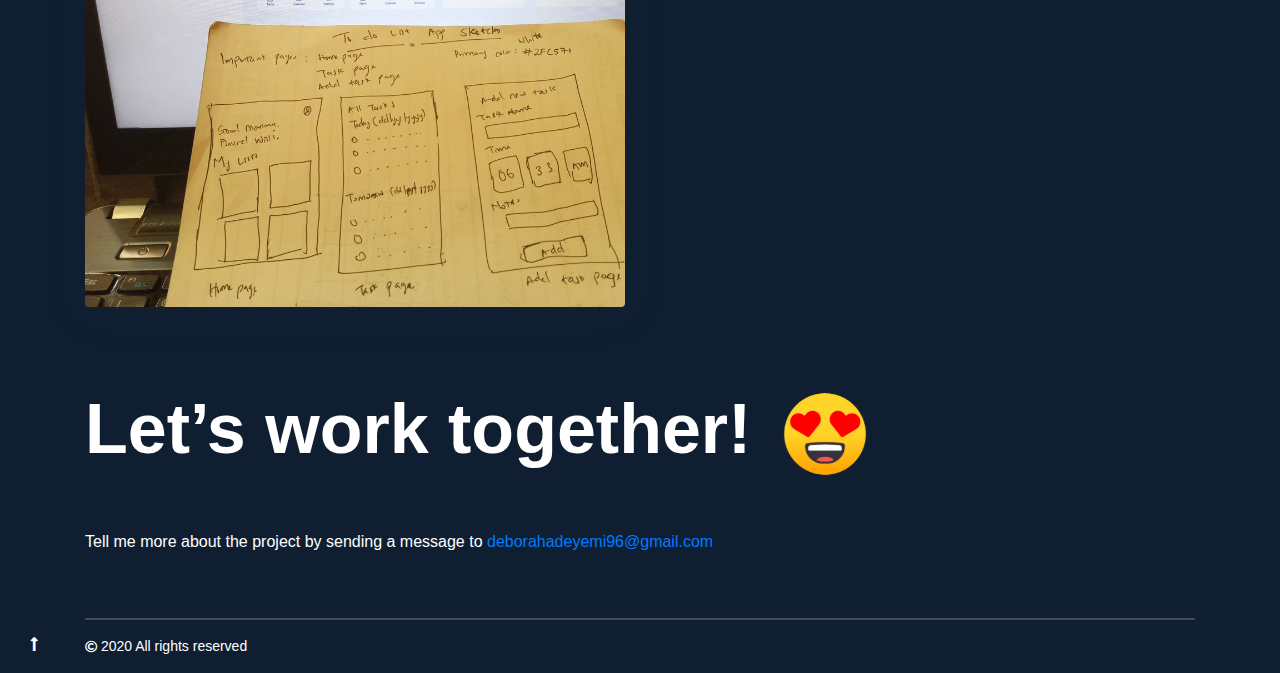
==== commit 9ac796cc: "favicon change" ====
--- a/index.html
+++ b/index.html
@@ -6,7 +6,7 @@
 	<meta http-equiv="x-ua-compatible" content="ie=edge">
 	<title>Adeyemi Deborah</title>
 	<!-- MDB icon -->
-	<link rel="icon" href="img/mdb-favicon.ico" type="image/x-icon">
+	<link rel="icon" href="images/emoji.svg" type="image/x-icon">
 	<!-- Font Awesome -->
 	<link rel="stylesheet" href="https://use.fontawesome.com/releases/v5.11.2/css/all.css">
 	<!-- Google Fonts Roboto -->
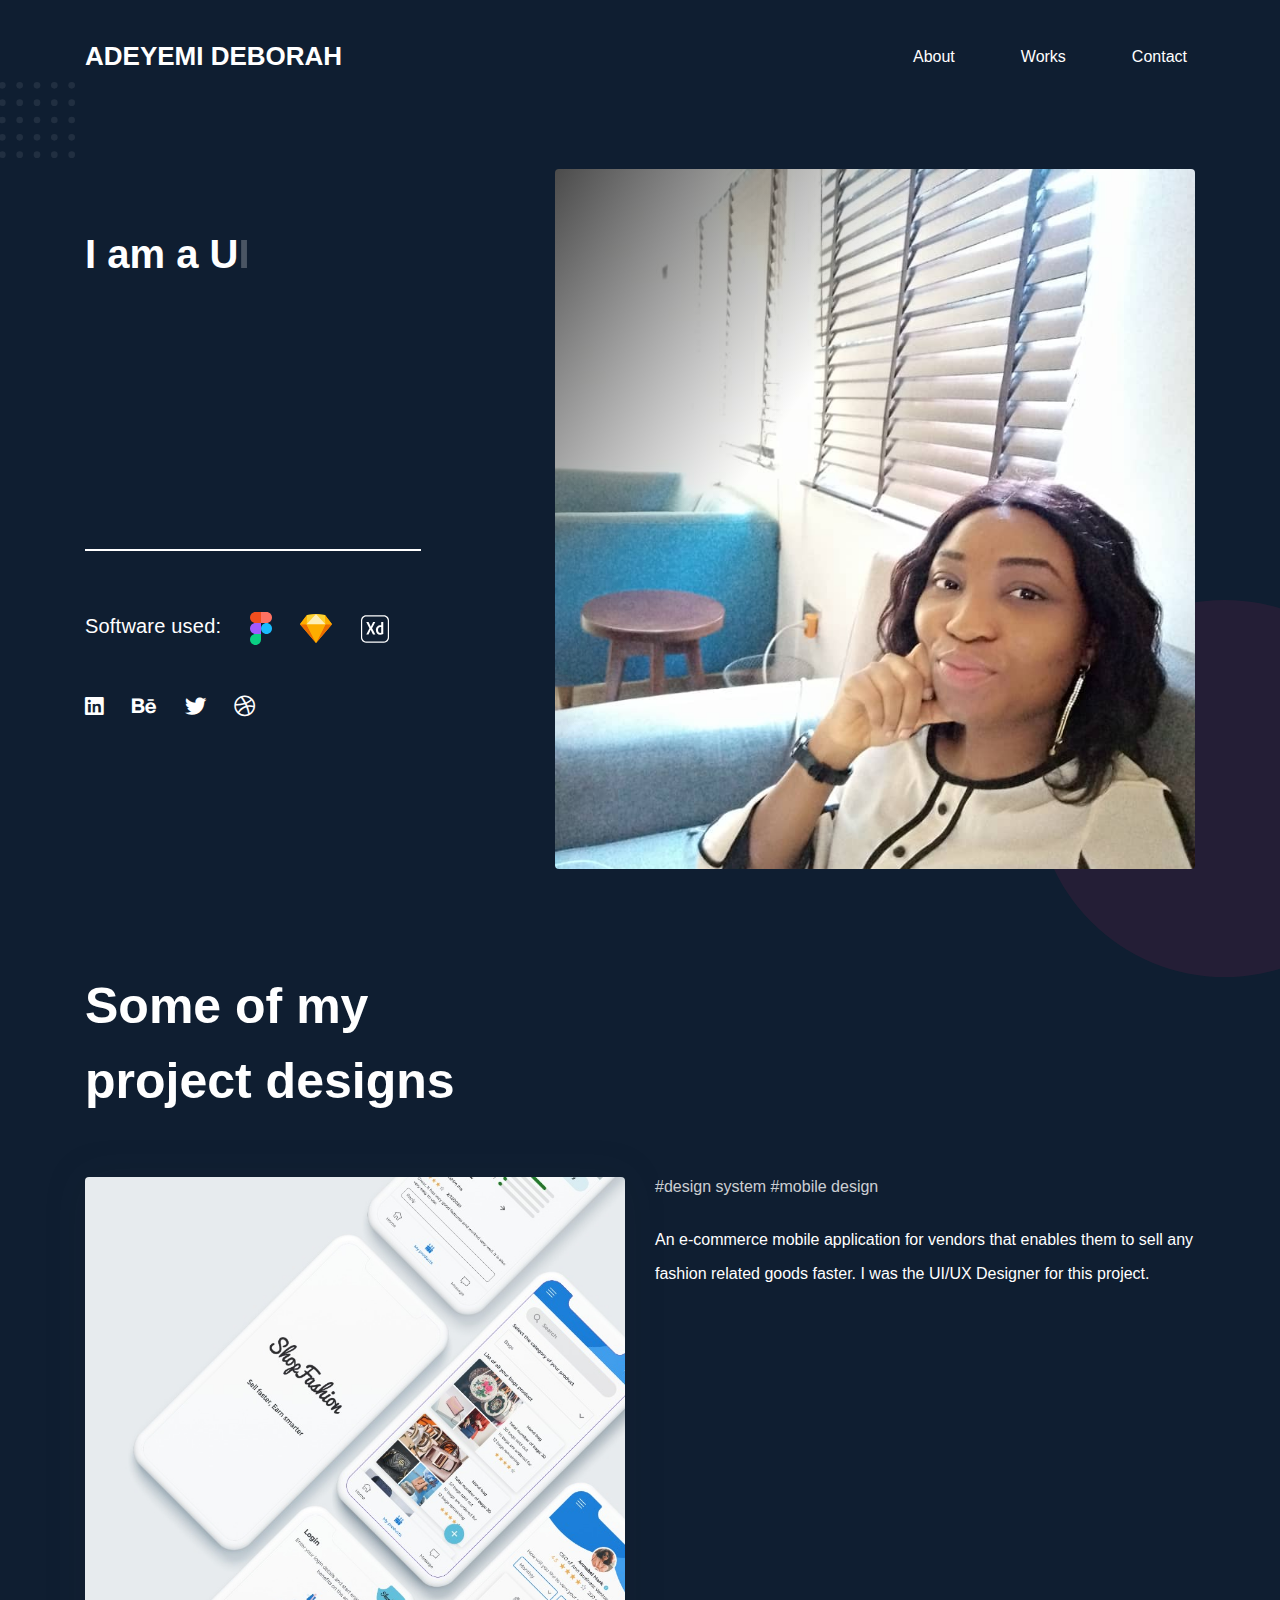
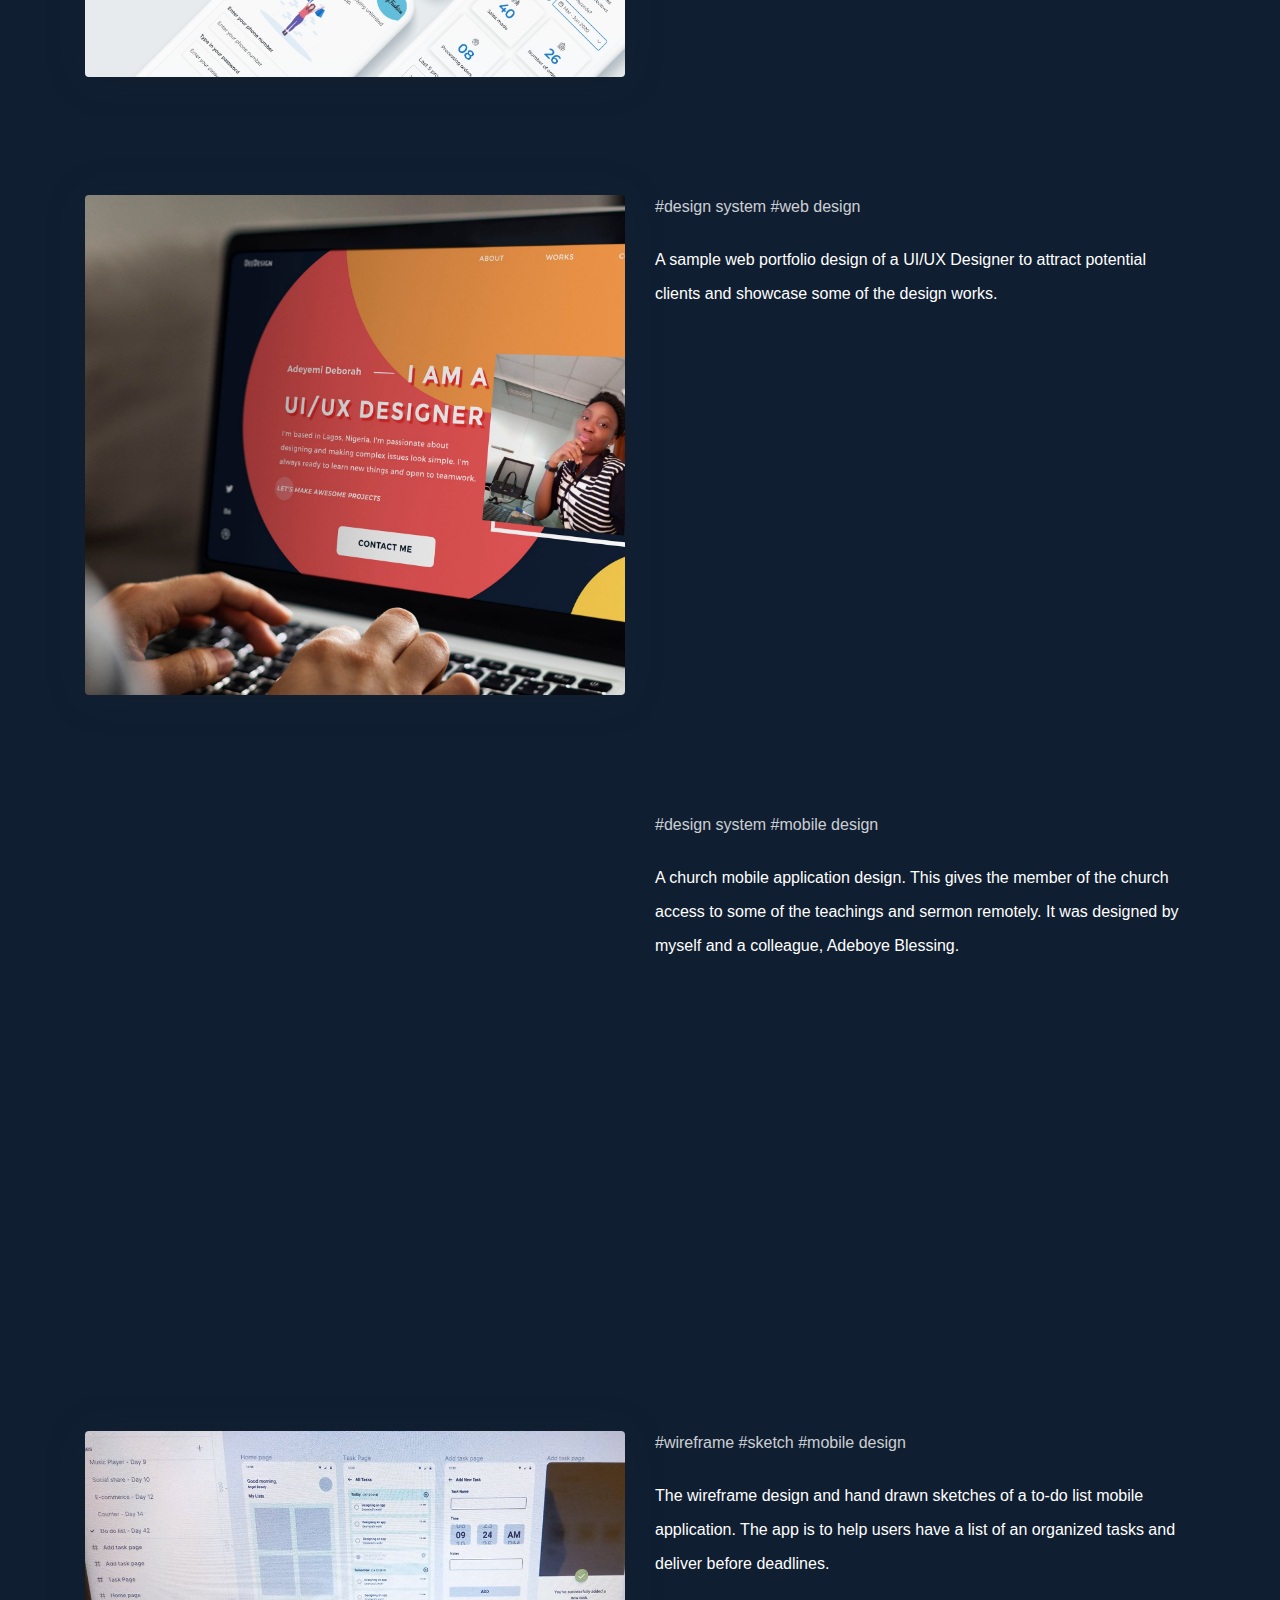
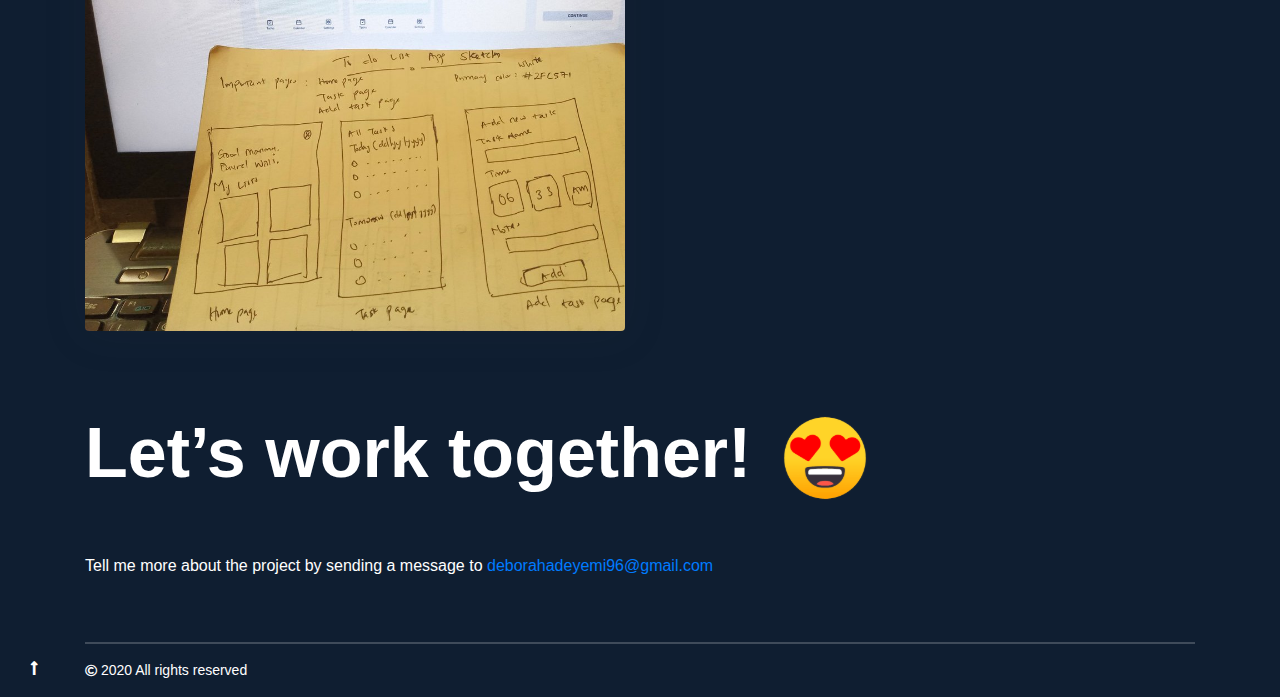
==== commit e4b24bd2: "Init: commit" ====
--- a/index.html
+++ b/index.html
@@ -21,7 +21,7 @@
 </head>
 <body>
 
-	<nav class="navbar navbar-expand-lg navbar-dark">
+	<nav class="navbar navbar-expand-lg navbar-dark mt-4">
 		<div class="container">
 			<a class="navbar-brand text-capitalize font-weight-bold" style="font-size: 26px;">ADEYEMI DEBORAH</a>
 			<button class="navbar-toggler" type="button" data-toggle="collapse" data-target="#navbarNav"
